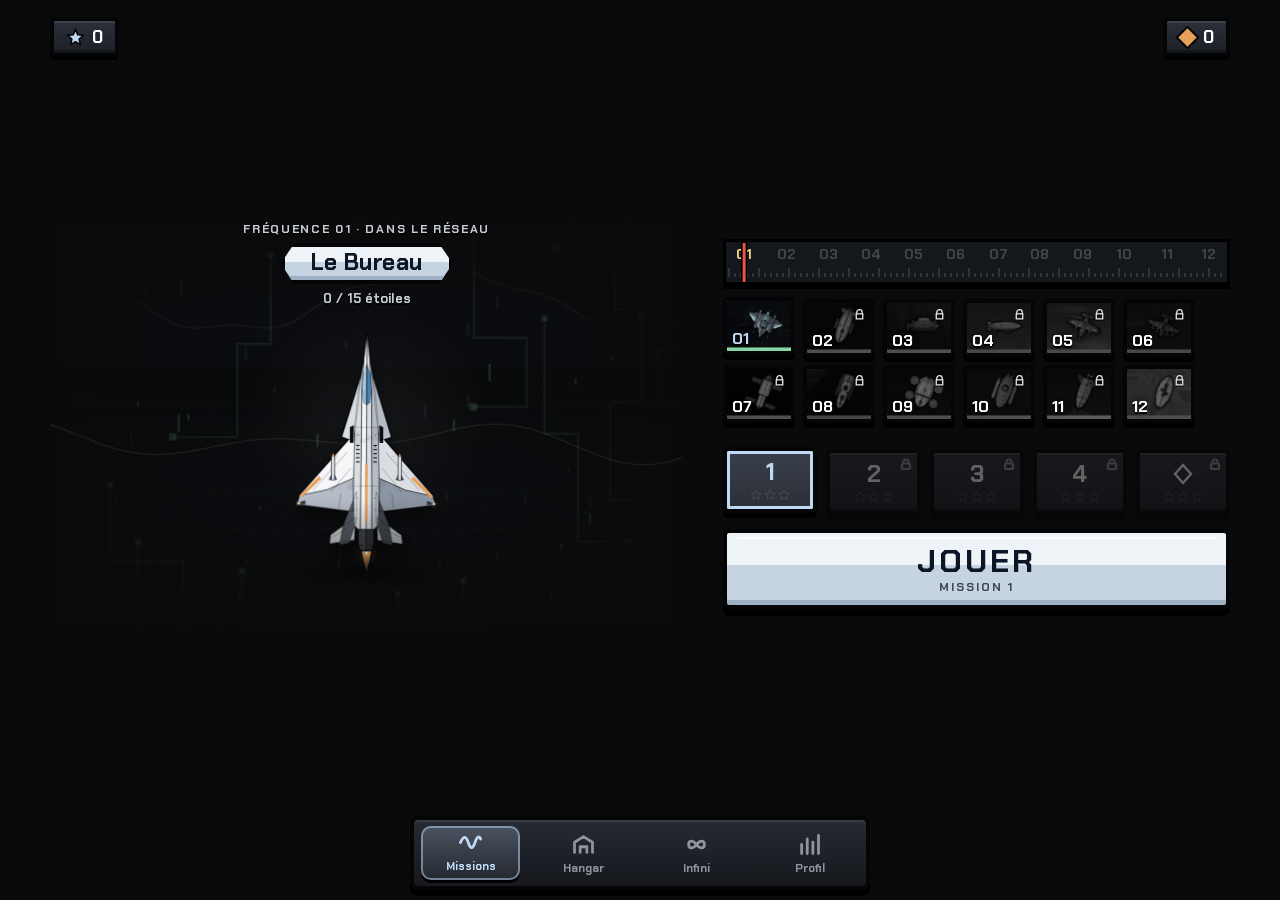
==== index.html @ 3ccfd8b1 "Version 0.17.0" ====
<!DOCTYPE html>
<html lang="fr">
<head>
<meta charset="utf-8">
<meta name="viewport" content="width=device-width, initial-scale=1, viewport-fit=cover, user-scalable=no">
<meta name="theme-color" content="#0A0A0B">
<meta name="apple-mobile-web-app-capable" content="yes">
<meta name="apple-mobile-web-app-status-bar-style" content="black-translucent">
<title></title>
<link rel="preload" href="fonts/ChakraPetch-Bold.ttf" as="font" type="font/ttf" crossorigin>
<link rel="preload" href="fonts/ChakraPetch-SemiBold.ttf" as="font" type="font/ttf" crossorigin>
<link rel="stylesheet" href="css/style.css">
<link rel="manifest" href="manifest.webmanifest">
<link rel="icon" type="image/png" sizes="48x48" href="icons/favicon-48.png">
<link rel="apple-touch-icon" href="icons/apple-touch-icon.png">
</head>
<body>
<div id="app">

  <!-- ===================== MISSIONS (accueil) ===================== -->
  <section class="screen on" id="s-home" data-i18n-aria="aria.missions">
    <header class="bar">
      <span class="credits stc" id="homeSt"></span>
      <span class="credits" id="homeCr"></span>
    </header>
    <div class="home">
      <div class="hero-wrap"><canvas class="hero" id="heroHome" aria-hidden="true"></canvas>
        <div class="world-info">
          <span class="over" id="wOver"></span>
          <h1 id="wName" class="rib"></h1>
          <span class="meta" id="wMeta"></span>
        </div>
      </div>
      <div class="home-panel">
        <canvas class="dial" id="homeDial" aria-hidden="true"></canvas>
        <div class="chips" id="chips" role="tablist" data-i18n-aria="aria.freqs"></div>
        <div class="missions" id="missions"></div>
        <button class="pill primary" id="launch"></button>
      </div>
    </div>
  </section>

  <!-- ===================== HANGAR ===================== -->
  <section class="screen" id="s-hangar" data-i18n-aria="aria.hangar">
    <header class="bar">
      <span class="credits stc" id="hangSt"></span>
      <h2 class="title rib" data-i18n="hangar.title"></h2>
      <span class="credits" id="hangCr"></span>
    </header>
    <div class="hangar" id="hangShips">
      <div class="hero-wrap small"><canvas class="hero" id="heroHangar" aria-hidden="true"></canvas>
        <div class="ship-head"><h1 id="shipName" class="rib"></h1><span class="meta" id="shipOrigin"></span></div>
        <button class="arr l" id="shipPrev" data-i18n-aria="hangar.prev"><svg viewBox="0 0 24 24"><path d="M15 5L8 12L15 19"/></svg></button>
        <button class="arr r" id="shipNext" data-i18n-aria="hangar.next"><svg viewBox="0 0 24 24"><path d="M9 5L16 12L9 19"/></svg></button>
      </div>
      <div class="ship-panel">
        <div class="stats" id="shipStats"></div>
        <p class="passive" id="shipPassive"></p>
        <p class="ultline" id="shipUlt"></p>
        <button class="pill primary" id="shipAct"></button>
      </div>
      <div class="carousel" id="shipList"></div>
    </div>
    <h3 class="section" data-i18n="hangar.upg"></h3>
    <div class="upg-grid" id="hangUpg"></div>
  </section>

  <!-- ===================== INFINI ===================== -->
  <section class="screen" id="s-inf" data-i18n-aria="aria.inf">
    <header class="bar"><span class="credits stc" id="infSt"></span><h2 class="title rib" data-i18n="inf.title"></h2><span class="credits" id="infCr"></span></header>
    <div class="inf">
      <p class="lede" data-i18n="inf.lede"></p>
      <div class="tiers" id="tierList" role="radiogroup" data-i18n-aria="inf.title"></div>
      <button class="pill primary" id="infGo"></button>
    </div>
  </section>

  <!-- ===================== PROFIL ===================== -->
  <section class="screen" id="s-profile" data-i18n-aria="aria.profile">
    <header class="bar"><span class="credits stc" id="profSt"></span><h2 class="title rib" data-i18n="profile.title"></h2><span class="credits" id="profCr"></span></header>
    <div class="profile">
      <div class="grid-stats" id="statGrid"></div>
      <h3 class="section" data-i18n="profile.archives"></h3>
      <div class="list" id="archives"></div>
      <h3 class="section" data-i18n="profile.settings"></h3>
      <!-- réglages de jeu : ce bloc est déplacé tel quel dans la feuille de pause (UI.pauseSettings), puis remis ici -->
      <div id="setHome"><div id="setCore">
      <div class="set-tiles">
        <label class="st2" data-i18n-aria="set.auto"><input type="checkbox" id="setAuto"><svg viewBox="0 0 24 24"><path d="M5 18L9 6M11 18L15 6M17 18L21 6"/></svg><span data-i18n="set.autoS"></span><i></i></label>
        <label class="st2" data-i18n-aria="set.vib"><input type="checkbox" id="setVib"><svg viewBox="0 0 24 24"><path d="M8 3H16V21H8Z M4 8V16 M20 8V16"/></svg><span data-i18n="set.vibS"></span><i></i></label>
        <label class="st2" data-i18n-aria="set.shake"><input type="checkbox" id="setShake"><svg viewBox="0 0 24 24"><path d="M3 12H6L8 6L11 18L14 9L16 14L18 12H21"/></svg><span data-i18n="set.shakeS"></span><i></i></label>
        <label class="st2" data-i18n-aria="set.fx"><input type="checkbox" id="setFx"><svg viewBox="0 0 24 24"><path d="M12 3L14.2 9.8L21 12L14.2 14.2L12 21L9.8 14.2L3 12L9.8 9.8Z"/></svg><span data-i18n="set.fxS"></span><i></i></label>
        <label class="st2" data-i18n-aria="set.hudSk"><input type="checkbox" id="setHudSk"><svg viewBox="0 0 24 24"><path d="M3 6H9V12H3Z M15 6H21V12H15Z M9 15H15V21H9Z"/></svg><span data-i18n="set.hudSkS"></span><i></i></label>
        <label class="st2" data-i18n-aria="set.calm"><input type="checkbox" id="setCalm"><svg viewBox="0 0 24 24"><path d="M12 3L3 20H21Z M12 10V14 M12 17V17.4"/></svg><span data-i18n="set.calmS"></span><i></i></label>
      </div>
      <div class="list settings">
        <label class="row"><span data-i18n="set.vol"></span><input type="range" id="setVol" min="0" max="1" step="0.05"></label>
        <div class="row ts"><span data-i18n="set.sens"></span><div class="tsz sens" id="setSens"></div></div>
        <div class="row ts"><span data-i18n="set.ts"></span><div class="tsz" id="setTs"><button data-v="1" data-i18n-aria="set.ts1">A</button><button data-v="1.15" data-i18n-aria="set.ts2">A</button><button data-v="1.3" data-i18n-aria="set.ts3">A</button></div></div>
      </div>
      </div></div>
      <div class="list settings">
        <div class="row" id="instRow" hidden><span data-i18n="pwa.row"></span><button class="pill small" id="instBtn" data-i18n="pwa.install"></button></div>
        <div class="row"><span data-i18n="set.save"></span><button class="pill small" id="expBtn" data-i18n="set.export"></button><button class="pill small" id="impBtn" data-i18n="set.import"></button></div>
        <div class="row"><span data-i18n="set.reset"></span><button class="pill small danger" id="resetBtn" data-i18n="set.resetBtn"></button></div>
      </div>
      <p class="foot" data-i18n="profile.foot"></p>
      <p class="foot"><a href="confidentialite.html" data-i18n="profile.privacy"></a></p>
      <p class="foot ver" id="verLine"></p>
      <div id="devBox"></div>
    </div>
  </section>

  <!-- ===================== BARRE D'ONGLETS ===================== -->
  <nav class="tabbar" id="tabbar" data-i18n-aria="nav.aria">
    <button data-go="s-home" class="on"><svg viewBox="0 0 24 24" aria-hidden="true"><path d="M3 12C6 6 8 6 10 12C12 18 14 18 16 12C18 6 20 6 21 9"/></svg><span data-i18n="nav.missions"></span></button>
    <button data-go="s-hangar"><svg viewBox="0 0 24 24" aria-hidden="true"><path d="M4 19V10L12 5L20 10V19M9 19V14H15V19"/></svg><span data-i18n="nav.hangar"></span></button>
    <button data-go="s-inf"><svg viewBox="0 0 24 24" aria-hidden="true"><path d="M12 12C9 8 5 8 5 12C5 16 9 16 12 12C15 8 19 8 19 12C19 16 15 16 12 12Z"/></svg><span data-i18n="nav.inf"></span></button>
    <button data-go="s-profile"><svg viewBox="0 0 24 24" aria-hidden="true"><path d="M5 20V12M10 20V7M15 20V10M20 20V4"/></svg><span data-i18n="nav.profile"></span></button>
  </nav>

  <!-- ===================== JEU ===================== -->
  <section class="layer" id="s-game" data-i18n-aria="aria.game">
    <div id="stage"><canvas id="cv"></canvas></div>
    <div id="hud">
      <div class="hud-top">
        <div class="hud-score"><b id="hScore">0</b><span id="hCombo"></span></div>
        <div class="hud-pill" id="hPill"></div>
        <div class="hud-right"><button class="icon-btn" id="pauseBtn" data-i18n-aria="aria.pause"><svg viewBox="0 0 24 24"><path d="M9 6V18M15 6V18"/></svg></button></div>
      </div>
      <div class="hud-hp" id="hHp"><svg viewBox="0 0 20 20" aria-hidden="true"><path d="M10 1.5L13 9L18.5 15.5L12 14L10 18.5L8 14L1.5 15.5L7 9Z"/></svg><span id="hHpSeg"></span><b id="hHpN"></b></div>
      <div class="hud-xp"><i id="hXp"></i><span id="hLvl"></span></div>
      <div class="hud-weapon" id="hWeapon"></div>
      <div class="hud-sk" id="hSkills" aria-hidden="true"></div>
      <div class="hud-fps" id="hFps" aria-hidden="true"></div>
      <div class="hud-boss hidden" id="hBoss"><span id="hBossName"></span><div><b id="hBossLag"></b><i id="hBossFill"></i></div></div>
      <div class="banner" id="banner"><b></b><span></span></div>
      <div class="hint" id="hint"></div>
      <button class="act ult" id="ultBtn" data-i18n-aria="aria.ult"><svg viewBox="0 0 72 72"><circle cx="36" cy="36" r="33" class="track"/><circle cx="36" cy="36" r="33" class="ring" id="ultRing"/></svg><svg class="ic" viewBox="0 0 24 24" aria-hidden="true"><path d="M13.5 2L5 13.6H11L9.8 22L19 9.6H13Z" fill="#BFD9F5" stroke="#07080A" stroke-width="1.3" stroke-linejoin="round"/></svg></button>
      <button class="act onde" id="ondeBtn" data-i18n-aria="aria.onde"><svg viewBox="0 0 72 72"><circle cx="36" cy="36" r="33" class="track"/><circle cx="36" cy="36" r="33" class="ring" id="ondeRing"/></svg><svg class="ic" viewBox="0 0 48 48" aria-hidden="true"><ellipse cx="24" cy="31" rx="21" ry="9" fill="none" stroke="#E8A15A" stroke-width="3.2" stroke-linecap="round" stroke-dasharray="30 5"/><ellipse cx="24" cy="31" rx="13.5" ry="5.6" fill="none" stroke="#E8A15A" stroke-width="2.2" opacity=".8"/><ellipse cx="24" cy="31" rx="6.5" ry="2.6" fill="none" stroke="#F2C08A" stroke-width="1.6" opacity=".7"/><path d="M24 9L27 20L32.5 25.5L26.4 24.6L24 29L21.6 24.6L15.5 25.5L21 20Z" fill="#F2EEE6" stroke="#07080A" stroke-width="1.2" stroke-linejoin="round"/><path d="M3 21.5L6 25M45 21.5L42 25M10 42.5L12.5 39M38 42.5L35.5 39" stroke="#E8574A" stroke-width="2.6" stroke-linecap="round"/></svg></button>
    </div>
  </section>

  <!-- ===================== BRIEFING ===================== -->
  <section class="layer" id="s-brief" data-i18n-aria="aria.brief">
    <button class="skip" id="briefSkip" data-i18n="brief.skip"></button>
    <canvas id="briefWave" aria-hidden="true"></canvas>
    <div class="brief-text"><span id="briefWho"></span><p id="briefLine"></p></div>
    <div class="dots" id="briefDots"></div>
    <button class="pill primary" id="briefNext" data-i18n="brief.next"></button>
  </section>

  <!-- ===================== FEUILLE (montée de niveau, pause, fin) ===================== -->
  <div class="scrim" id="scrim"></div>
  <div class="sheet" id="sheet" role="dialog" aria-modal="true"><i class="grab"></i><div id="sheetBody"></div></div>
  <div class="toast" id="toast"></div>
</div>

<script src="js/config.js"></script>
<script src="js/util.js"></script>
<script src="js/lang.js"></script>
<script src="js/audio.js"></script>
<script src="js/art.js"></script>
<script src="js/icons.js"></script>
<script src="js/ships.js"></script>
<script src="js/worlds.js"></script>
<script src="js/data.js"></script>
<script src="js/game.js"></script>
<script src="js/ideas.js"></script>
<script src="js/dev.js"></script>
<script src="js/ui.js"></script>
</body>
</html>
---- css/style.css ----
/* =========================================================
   INTERFÉRENCE — interface sobre, fluide, pensée mobile d'abord
   ========================================================= */
@font-face { font-family: 'Chakra Petch'; src: url(../fonts/ChakraPetch-Regular.ttf) format('truetype'); font-weight: 400; font-display: block; }
@font-face { font-family: 'Chakra Petch'; src: url(../fonts/ChakraPetch-Medium.ttf) format('truetype'); font-weight: 500; font-display: block; }
@font-face { font-family: 'Chakra Petch'; src: url(../fonts/ChakraPetch-SemiBold.ttf) format('truetype'); font-weight: 600; font-display: block; }
@font-face { font-family: 'Chakra Petch'; src: url(../fonts/ChakraPetch-Bold.ttf) format('truetype'); font-weight: 700; font-display: block; }
:root {
  --ts: 1; /* taille du texte (réglage Profil) */
  --bg: #0A0A0B; --s1: #131315; --s2: #1B1B1E; --s3: #26262A; --line: rgba(255,255,255,.08);
  --t1: #F2F2F4; --t2: #8E8E94; --t3: #5C5C62; --acc: #E8A15A; --ok: #8AD6A8; --bad: #D9705F;
  --ease: cubic-bezier(.2,.8,.2,1); --spring: cubic-bezier(.32,.72,0,1);
  --font: 'Chakra Petch', sans-serif;
  --sat: env(safe-area-inset-top, 0px); --sab: env(safe-area-inset-bottom, 0px);
}
* { box-sizing: border-box; -webkit-tap-highlight-color: transparent; }
html, body { margin: 0; height: 100%; background: var(--bg); color: var(--t1); font-family: var(--font); -webkit-font-smoothing: antialiased; overflow: hidden; overscroll-behavior: none; }
button { font: inherit; color: inherit; cursor: pointer; border: 0; background: none; }
button:focus-visible, input:focus-visible { outline: 2px solid var(--acc); outline-offset: 2px; }
.hidden { display: none !important; }
#app { position: fixed; inset: 0; }

/* ---------- écrans ---------- */
.screen { position: absolute; inset: 0 0 calc(76px + var(--sab)) 0; overflow-y: auto; overflow-x: hidden; padding: calc(10px + var(--sat)) 20px 24px;
  opacity: 0; transform: translateY(14px) scale(.995); pointer-events: none; transition: opacity .38s var(--ease), transform .5s var(--spring); }
.screen.on { opacity: 1; transform: none; pointer-events: auto; }
.bar { display: flex; align-items: center; justify-content: space-between; height: 48px; max-width: 1180px; margin: 0 auto; }
.wordmark { font-size: calc(17px * var(--ts)); font-weight: 600; letter-spacing: .1px; }
.title { margin: 0; font-size: calc(30px * var(--ts)); font-weight: 700; letter-spacing: -.5px; }
.credits { display: inline-flex; align-items: center; gap: 6px; font-size: calc(14px * var(--ts)); font-weight: 500; color: #C9C9CE; font-variant-numeric: tabular-nums; }
.credits::before { content: ''; width: 9px; height: 9px; transform: rotate(45deg); border: 1.6px solid var(--acc); border-radius: 1.5px; }

/* ---------- accueil ---------- */
.home { max-width: 1180px; margin: 0 auto; display: grid; grid-template-columns: minmax(0, 1fr); gap: 8px; }
.home > *, .hangar > * { min-width: 0; }
.hero-wrap { position: relative; width: 100%; aspect-ratio: 1 / .92; max-height: 52vh; margin: 0 auto; }
.hero-wrap.small { aspect-ratio: 1 / .7; max-height: 34vh; }
.hero { width: 100%; height: 100%; display: block; }
.home-panel { display: flex; flex-direction: column; gap: 16px; }
.world-info { display: flex; flex-direction: column; gap: 4px; }
.over { font-size: calc(13px * var(--ts)); color: var(--t2); font-weight: 500; }
.world-info h1, .ship-head h1 { margin: 0; font-size: calc(34px * var(--ts)); font-weight: 700; letter-spacing: -.7px; line-height: 1.05; transition: opacity .25s var(--ease); }
.meta { font-size: calc(13px * var(--ts)); color: var(--t2); }
.chips { display: flex; gap: 8px; overflow-x: auto; padding: 2px 2px 4px; margin: 0 -20px; padding-left: 20px; padding-right: 20px; scrollbar-width: none; }
.chips::-webkit-scrollbar { display: none; }
.chip { flex: 0 0 auto; min-width: 46px; height: 36px; padding: 0 13px; border-radius: 18px; border: 1px solid var(--line); color: #B4B4BA; font-size: calc(13px * var(--ts)); font-weight: 600; font-variant-numeric: tabular-nums;
  transition: background .35s var(--ease), color .35s var(--ease), transform .25s var(--ease); display: inline-flex; align-items: center; justify-content: center; gap: 5px; }
.chip.on { background: var(--t1); color: var(--bg); border-color: transparent; }
.chip.lock { color: var(--t3); }
.chip svg { width: 12px; height: 12px; fill: none; stroke: currentColor; stroke-width: 2; }
.chip:active { transform: scale(.94); }
.missions { display: grid; grid-template-columns: repeat(5, minmax(0, 1fr)); gap: 10px; }
.mis { display: flex; flex-direction: column; align-items: center; gap: 6px; padding: 10px 0 8px; border-radius: 16px; background: var(--s1); border: 1px solid transparent; transition: background .3s var(--ease), border-color .3s var(--ease), transform .2s var(--ease); }
.mis b { font-size: calc(17px * var(--ts)); font-weight: 600; font-variant-numeric: tabular-nums; }
.mis svg.boss { width: 18px; height: 18px; fill: none; stroke: currentColor; stroke-width: 1.8; }
.mis.on { border-color: rgba(255,255,255,.5); background: var(--s2); }
.mis.lock { opacity: .38; }
.mis:active { transform: scale(.96); }
.stars { display: flex; gap: 2px; }
.stars svg { width: 10px; height: 10px; }
.stars .f { fill: #BFD9F5; } .stars.perf .f { fill: #FFFFFF; filter: drop-shadow(0 0 2.5px rgba(170,215,255,.95)); } .stars .e { fill: none; stroke: var(--t3); stroke-width: 1.5; }
.pill { height: 52px; border-radius: 26px; font-size: calc(16px * var(--ts)); font-weight: 600; padding: 0 24px; transition: transform .15s var(--ease), opacity .2s, background .3s; }
.pill.primary { background: var(--t1); color: var(--bg); width: 100%; }
.pill.ghost { background: var(--s2); color: var(--t1); width: 100%; }
.pill.small { height: 34px; border-radius: 17px; font-size: calc(13px * var(--ts)); padding: 0 14px; }
.pill.danger { background: rgba(217,112,95,.16); color: var(--bad); }
.pill:active { transform: scale(.97); }
.pill:disabled { opacity: .35; cursor: default; }

/* ---------- onglets ---------- */
.tabbar { position: absolute; left: 50%; bottom: calc(10px + var(--sab)); transform: translateX(-50%); width: min(460px, calc(100% - 24px)); height: 62px;
  display: grid; grid-template-columns: repeat(4, minmax(0, 1fr)); border-radius: 22px; background: rgba(28,28,31,.72); backdrop-filter: blur(22px) saturate(1.4); -webkit-backdrop-filter: blur(22px) saturate(1.4);
  border: 1px solid rgba(255,255,255,.07); z-index: 5; transition: transform .45s var(--spring), opacity .3s; }
.tabbar button { display: flex; flex-direction: column; align-items: center; justify-content: center; gap: 3px; color: #77777D; font-size: calc(10px * var(--ts)); font-weight: 500; transition: color .25s; }
.tabbar svg { width: 24px; height: 24px; fill: none; stroke: currentColor; stroke-width: 1.8; stroke-linecap: round; stroke-linejoin: round; }
.tabbar button.on { color: var(--t1); }
body.playing .tabbar { transform: translate(-50%, 140%); opacity: 0; }

/* ---------- segments ---------- */
.seg { position: relative; display: grid; grid-auto-flow: column; grid-auto-columns: 1fr; padding: 3px; border-radius: 12px; background: var(--s1); max-width: 1180px; margin: 6px auto 14px; }
.seg button { position: relative; z-index: 1; height: 34px; border-radius: 9px; font-size: calc(13px * var(--ts)); font-weight: 500; color: var(--t2); transition: color .25s; }
.seg button.on { color: var(--t1); font-weight: 600; }
.seg > i { position: absolute; top: 3px; bottom: 3px; border-radius: 9px; background: var(--s3); transition: left .4s var(--spring), width .4s var(--spring); z-index: 0; }

/* ---------- hangar ---------- */
.hangar { max-width: 1180px; margin: 0 auto; display: grid; grid-template-columns: minmax(0, 1fr); gap: 14px; }
.ship-panel { display: flex; flex-direction: column; gap: 14px; }
.ship-head { display: flex; flex-direction: column; gap: 4px; }
.stats { display: grid; gap: 10px; }
.stat { display: grid; grid-template-columns: 84px 1fr; align-items: center; gap: 12px; font-size: calc(13px * var(--ts)); color: var(--t2); }
.stat div { height: 4px; border-radius: 2px; background: rgba(255,255,255,.08); overflow: hidden; }
.stat i { display: block; height: 100%; border-radius: 2px; background: var(--t1); transition: width .5s var(--spring); }
.passive, .ultline { margin: 0; font-size: calc(14px * var(--ts)); line-height: 1.45; color: #C6C6CB; }
.ultline b { color: var(--t1); font-weight: 600; }
.carousel { display: flex; gap: 10px; overflow-x: auto; margin: 0 -20px; padding: 2px 20px 6px; scrollbar-width: none; }
.carousel::-webkit-scrollbar { display: none; }
.thumb { flex: 0 0 118px; padding: 10px 10px 12px; border-radius: 16px; background: var(--s1); border: 1px solid transparent; display: flex; flex-direction: column; gap: 6px; text-align: left; transition: border-color .3s, transform .2s var(--ease); }
.thumb.on { border-color: rgba(255,255,255,.55); }
.thumb canvas { width: 98px; height: 66px; }
.thumb b { font-size: calc(13px * var(--ts)); font-weight: 600; }
.thumb span { font-size: calc(12px * var(--ts)); color: var(--t2); }
.thumb:active { transform: scale(.97); }

/* ---------- listes ---------- */
.list { max-width: 1180px; margin: 0 auto; display: flex; flex-direction: column; background: var(--s1); border-radius: 16px; overflow: hidden; }
.row { display: flex; align-items: center; gap: 14px; padding: 14px 16px; min-height: 56px; border-bottom: 1px solid var(--line); font-size: calc(15px * var(--ts)); }
.row:last-child { border-bottom: 0; }
.row > span:first-child { flex: 1; }
.row .ico { width: 36px; height: 36px; flex: 0 0 36px; border-radius: 10px; background: var(--s3); display: grid; place-items: center; }
.row .ico svg { width: 20px; height: 20px; fill: none; stroke: var(--t1); stroke-width: 1.7; stroke-linecap: round; stroke-linejoin: round; }
.row .txt { flex: 1; display: flex; flex-direction: column; gap: 2px; }
.row .txt small { color: var(--t2); font-size: calc(12px * var(--ts)); }
.row .pill { width: auto; flex: 0 0 auto; }
.lvl-dots { display: flex; gap: 4px; margin-top: 4px; }
.lvl-dots i { width: 14px; height: 3px; border-radius: 2px; background: rgba(255,255,255,.12); }
.lvl-dots i.f { background: var(--acc); }
input[type=range] { width: 160px; accent-color: var(--t1); }
.switch { appearance: none; -webkit-appearance: none; width: 51px; height: 31px; border-radius: 16px; background: var(--s3); position: relative; cursor: pointer; transition: background .3s var(--ease); flex: 0 0 auto; }
.switch::after { content: ''; position: absolute; top: 2px; left: 2px; width: 27px; height: 27px; border-radius: 50%; background: #fff; box-shadow: 0 2px 6px rgba(0,0,0,.35); transition: transform .35s var(--spring); }
.switch:checked { background: var(--ok); }
.switch:checked::after { transform: translateX(20px); }
.section { max-width: 1180px; margin: 26px auto 10px; font-size: calc(13px * var(--ts)); font-weight: 600; color: var(--t2); text-transform: uppercase; letter-spacing: .6px; }
.foot { max-width: 1180px; margin: 16px auto 0; font-size: calc(12px * var(--ts)); color: var(--t3); line-height: 1.5; }
details.arch { border-bottom: 1px solid var(--line); }
details.arch:last-child { border-bottom: 0; }
details.arch summary { list-style: none; display: flex; align-items: center; gap: 12px; padding: 14px 16px; cursor: pointer; font-size: calc(15px * var(--ts)); }
details.arch summary::-webkit-details-marker { display: none; }
details.arch summary small { margin-left: auto; color: var(--t2); font-size: calc(12px * var(--ts)); }
details.arch p { margin: 0 16px 14px; font-size: calc(14px * var(--ts)); color: #C6C6CB; line-height: 1.5; }
details.arch p.q { color: var(--t2); font-style: italic; }
.grid-stats { max-width: 1180px; margin: 6px auto 0; display: grid; grid-template-columns: repeat(3, minmax(0, 1fr)); gap: 10px; }
.card { background: var(--s1); border-radius: 16px; padding: 14px 16px; }
.card small { display: block; font-size: calc(12px * var(--ts)); color: var(--t2); }
.card b { font-size: calc(22px * var(--ts)); font-weight: 700; letter-spacing: -.3px; font-variant-numeric: tabular-nums; }

/* ---------- infini ---------- */
.inf { max-width: 640px; margin: 0 auto; display: flex; flex-direction: column; gap: 16px; }
.lede { margin: 0; font-size: calc(15px * var(--ts)); color: var(--t2); line-height: 1.5; }
.seg.tiers { margin: 0; }
.seg.tiers button { font-size: calc(12px * var(--ts)); }
.tier-card { display: flex; flex-direction: column; gap: 14px; padding: 20px; }
.tier-card h3 { margin: 0; font-size: calc(28px * var(--ts)); font-weight: 700; letter-spacing: -.5px; }
.tier-card p { margin: 0; color: var(--t2); font-size: calc(14px * var(--ts)); }
.kv { display: grid; grid-template-columns: repeat(3, minmax(0, 1fr)); gap: 10px; }
.kv div { background: var(--s2); border-radius: 12px; padding: 10px 12px; }
.kv small { display: block; font-size: calc(11px * var(--ts)); color: var(--t2); }
.kv b { font-size: calc(17px * var(--ts)); font-variant-numeric: tabular-nums; }

/* ---------- jeu ---------- */
.layer { position: absolute; inset: 0; opacity: 0; pointer-events: none; transition: opacity .45s var(--ease); background: var(--bg); z-index: 6; }
.layer.on { opacity: 1; pointer-events: auto; }
#stage { position: absolute; inset: 0; display: flex; align-items: center; justify-content: center; background: var(--world, #0A0A0B); transition: background .6s; }
#cv { display: block; touch-action: none; box-shadow: 0 0 120px rgba(0,0,0,.6); }
#hud { position: absolute; pointer-events: none; color: var(--t1); }
/* score à gauche (abrégé au-delà du million), vague et pause groupées à droite : plus de chevauchement */
.hud-top { position: absolute; top: calc(10px + var(--sat)); left: 14px; right: 14px; display: grid; grid-template-columns: minmax(0, 1fr) auto auto; align-items: center; gap: 8px; }
.hud-score { display: flex; flex-direction: column; min-width: 0; white-space: nowrap; }
.hud-score b { font-size: calc(22px * var(--ts)); font-weight: 700; letter-spacing: -.3px; font-variant-numeric: tabular-nums; text-shadow: 0 1px 8px rgba(0,0,0,.5); }
.hud-score span { font-size: calc(12px * var(--ts)); color: var(--acc); font-weight: 600; min-height: 15px; }
.hud-pill { font-size: calc(12px * var(--ts)); font-weight: 600; padding: 6px 11px; border-radius: 13px; background: rgba(20,20,22,.55); backdrop-filter: blur(12px); -webkit-backdrop-filter: blur(12px); white-space: nowrap; }
.hud-right { display: flex; align-items: center; gap: 10px; min-width: 90px; justify-content: flex-end; }
/* jauge discrète du bouclier champ de force */
/* points de coque (PV) : segments épais, couleur selon l'état */
.hud-hp { position: absolute; left: 14px; top: calc(54px + var(--sat)); width: calc(50% - 22px); display: flex; align-items: center; gap: 6px; --hc: #5CE08E; }
.hud-hp svg { flex: 0 0 auto; width: 20px; height: 20px; fill: var(--hc); stroke: #000; stroke-width: 2; stroke-linejoin: round; filter: drop-shadow(0 2px 0 #000); }
.hud-hp span { flex: 1; display: flex; gap: 3px; height: 14px; padding: 2px; background: #000; border-radius: 3px; box-shadow: 0 2px 0 rgba(0,0,0,.6); }
.hud-hp span i { flex: 1; background: #2A2E34; border-radius: 1px; }
.hud-hp span i.on { background: linear-gradient(color-mix(in srgb, var(--hc) 70%, #fff) 0 35%, var(--hc) 35%); }
.hud-hp b { flex: 0 0 auto; min-width: 30px; font-size: calc(13px * var(--ts)); font-weight: 700; color: var(--hc); -webkit-text-stroke: 3px #000; paint-order: stroke fill; font-variant-numeric: tabular-nums; }
.hud-hp.low { --hc: #FFA040; }
.hud-hp.crit { --hc: #FF5A46; }
.hud-hp.crit svg { animation: shdown .6s ease-in-out infinite; }
.hud-hp.hit { animation: shhit .45s var(--ease); }
@keyframes shhit { 0% { transform: scale(1.25); filter: brightness(2); } 100% { transform: none; filter: none; } }
@keyframes shdown { 50% { opacity: .25; } }
.icon-btn { pointer-events: auto; width: 34px; height: 34px; border-radius: 17px; background: rgba(20,20,22,.55); backdrop-filter: blur(12px); display: grid; place-items: center; }
.icon-btn svg { width: 18px; height: 18px; fill: none; stroke: var(--t1); stroke-width: 2.2; stroke-linecap: round; }
.hud-xp { position: absolute; left: 14px; right: 14px; top: calc(56px + var(--sat)); height: 3px; border-radius: 2px; background: rgba(255,255,255,.12); }
.hud-xp i { display: block; height: 100%; width: 0; border-radius: 2px; background: var(--t1); transition: width .25s var(--ease); }
.hud-xp span { position: absolute; right: 0; top: 6px; font-size: calc(11px * var(--ts)); color: rgba(255,255,255,.65); font-weight: 600; }
.hud-weapon { position: absolute; left: 14px; top: calc(66px + var(--sat)); display: flex; align-items: center; gap: 7px; font-size: calc(12px * var(--ts)); font-weight: 600; padding: 5px 10px 5px 7px; border-radius: 12px; background: rgba(20,20,22,.55); backdrop-filter: blur(12px); transition: transform .3s var(--spring); }
.hud-weapon svg { width: 16px; height: 16px; fill: none; stroke-width: 2; stroke-linecap: round; stroke-linejoin: round; }
.hud-weapon .lv { display: flex; gap: 2px; margin-left: 2px; }
.hud-weapon .lv i { width: 4px; height: 10px; border-radius: 1px; background: rgba(255,255,255,.18); }
.hud-weapon.bump { transform: scale(1.08); }
.hud-boss { position: absolute; left: 50%; transform: translateX(-50%); top: calc(116px + var(--sat)); width: min(70%, 380px); text-align: center; font-size: calc(12px * var(--ts)); font-weight: 600; letter-spacing: .3px; }
.hud-boss div { position: relative; height: 9px; border-radius: 3px; background: #2B1C1A; border: 2px solid #07080A; box-shadow: 0 2px 0 rgba(0,0,0,.5); overflow: hidden; margin-top: 6px; }
.hud-boss b { position: absolute; left: 0; top: 0; bottom: 0; width: 100%; background: #F3E6D6; transition: width .7s ease .25s; }
.hud-boss i { position: relative; display: block; height: 100%; width: 100%; background: linear-gradient(#E8695C 0 35%, #D9483B 35%); transition: width .12s; }
.hud-boss.shielded i { background: repeating-linear-gradient(90deg, rgba(255,255,255,.6) 0 6px, rgba(255,255,255,.25) 6px 10px); }
.banner { position: absolute; left: 50%; top: 30%; transform: translate(-50%, -8px) scale(.98); opacity: 0; text-align: center; transition: opacity .35s var(--ease), transform .5s var(--spring); white-space: nowrap; }
.banner.on { opacity: 1; transform: translate(-50%, 0) scale(1); }
.banner b { display: block; font-size: calc(28px * var(--ts)); font-weight: 700; letter-spacing: -.4px; text-shadow: 0 2px 20px rgba(0,0,0,.6); }
.banner span { font-size: calc(13px * var(--ts)); color: rgba(255,255,255,.75); font-weight: 500; text-shadow: 0 1px 8px rgba(0,0,0,.6); }
.hint { position: absolute; left: 50%; bottom: 112px; transform: translate(-50%, 8px); opacity: 0; padding: 9px 14px; border-radius: 16px; background: rgba(20,20,22,.78); backdrop-filter: blur(14px); font-size: calc(13px * var(--ts)); font-weight: 500; white-space: nowrap; transition: opacity .35s, transform .45s var(--spring); }
.hint.on { opacity: 1; transform: translate(-50%, 0); }
.act { pointer-events: auto; position: absolute; bottom: calc(18px + var(--sab)); width: 76px; height: 76px; border-radius: 50%; background: rgba(18,18,20,.55); backdrop-filter: blur(14px); -webkit-backdrop-filter: blur(14px); display: grid; place-items: center; transition: transform .2s var(--ease), background .3s; touch-action: manipulation; }
.act span { font-size: calc(12px * var(--ts)); font-weight: 600; color: rgba(255,255,255,.55); transition: color .3s; z-index: 1; }
.act svg { position: absolute; inset: 0; width: 100%; height: 100%; transform: rotate(-90deg); }
.act .track { fill: none; stroke: rgba(255,255,255,.12); stroke-width: 3; }
.act .ring { fill: none; stroke: rgba(255,255,255,.75); stroke-width: 3; stroke-linecap: round; stroke-dasharray: 207.3; stroke-dashoffset: 207.3; transition: stroke-dashoffset .2s linear, stroke .3s; }
.act.ready span { color: var(--t1); }
.act.ready .ring { stroke: var(--acc); }
.act.ready { background: rgba(232,161,90,.18); animation: breathe 1.4s ease-in-out infinite; }
.act:active { transform: scale(.93); }
.act.onde { right: 16px; } .act.ult { left: 16px; }
@keyframes breathe { 50% { box-shadow: 0 0 0 8px rgba(232,161,90,.12); } }

/* ---------- briefing ---------- */
#s-brief { display: flex; flex-direction: column; align-items: center; justify-content: center; gap: 22px; padding: 30px 28px calc(30px + var(--sab)); }
#briefWave { width: min(520px, 100%); height: 120px; }
.brief-text { width: min(520px, 100%); min-height: 150px; display: flex; flex-direction: column; gap: 10px; }
.brief-text span { font-size: calc(13px * var(--ts)); color: var(--t2); font-weight: 500; }
.brief-text p { margin: 0; font-size: calc(28px * var(--ts)); font-weight: 600; line-height: 1.22; letter-spacing: -.4px; transition: opacity .25s; }
.dots { display: flex; gap: 6px; }
.dots i { width: 6px; height: 6px; border-radius: 3px; background: rgba(255,255,255,.25); transition: width .35s var(--spring), background .3s; }
.dots i.on { width: 18px; background: var(--t1); }
#briefNext { max-width: 520px; }
/* molette radio (Infini) et HUD brouillé par le parasite du Bruit (idées du bloc 4) */
.radio { display: block; width: 100%; height: 150px; touch-action: none; cursor: ew-resize; margin: 4px 0 8px; }
.rd-card { display: flex; flex-direction: column; align-items: center; gap: 3px; margin: 0 0 14px; text-align: center; }
.rd-card small { font-size: calc(12px * var(--ts)); color: var(--t2); letter-spacing: 1.5px; text-transform: uppercase; }
.rd-card b { font-size: calc(20px * var(--ts)); }
.rd-card span { font-size: calc(14px * var(--ts)); color: #F2D58A; }
@keyframes noisy { 0% { transform: translate(0, 0); clip-path: inset(0 0 0 0); } 25% { transform: translate(-3px, 1px); clip-path: inset(12% 0 30% 0); } 50% { transform: translate(2px, -1px); filter: contrast(1.7) hue-rotate(90deg); } 75% { transform: translate(1px, 2px); clip-path: inset(40% 0 4% 0); } 100% { transform: none; } }
body.noisy .hud-top, body.noisy .hud-xp, body.noisy .hud-weapon { animation: noisy .24s steps(1) infinite; }

/* 1902 : cinéma muet (écran de jeu en noir et blanc, briefing en cartons d'intertitre) */
body.bw #cv { filter: grayscale(1) contrast(1.08); }
#s-brief.silent { background: #070707; }
#s-brief.silent #briefWave { display: none; }
#s-brief.silent .brief-text { align-items: center; justify-content: center; text-align: center; padding: 30px 26px; background: #0D0D0D; border: 3px double #E8E6E0; outline: 1px solid #E8E6E0; outline-offset: 6px; filter: grayscale(1); }
#s-brief.silent .brief-text span { letter-spacing: 3px; text-transform: uppercase; color: #B8B6B0; }
#s-brief.silent .brief-text p { font-size: calc(24px * var(--ts)); color: #F2F0EA; letter-spacing: .3px; }
#s-brief.silent .dots i.on { background: #E8E6E0; }
.skip { position: absolute; top: calc(18px + var(--sat)); right: 22px; font-size: calc(15px * var(--ts)); color: var(--t2); }

/* ---------- feuille ---------- */
.scrim { position: absolute; inset: 0; background: rgba(0,0,0,.45); opacity: 0; pointer-events: none; transition: opacity .35s; z-index: 8; }
.scrim.on { opacity: 1; pointer-events: auto; }
.sheet { position: absolute; left: 50%; bottom: 0; width: min(560px, 100%); max-height: 88vh; overflow-y: auto; transform: translate(-50%, 105%); transition: transform .5s var(--spring); z-index: 9;
  background: rgba(22,22,24,.94); backdrop-filter: blur(26px); -webkit-backdrop-filter: blur(26px); border-radius: 28px 28px 0 0; border-top: 1px solid rgba(255,255,255,.07); padding: 10px 16px calc(22px + var(--sab)); }
.sheet.on { transform: translate(-50%, 0); }
.grab { display: block; width: 36px; height: 5px; border-radius: 3px; background: rgba(255,255,255,.2); margin: 0 auto 10px; }
.sh-head { padding: 4px 4px 12px; display: flex; flex-direction: column; gap: 3px; }
.sh-head small { font-size: calc(13px * var(--ts)); color: var(--t2); font-weight: 500; }
.sh-head h2 { margin: 0; font-size: calc(26px * var(--ts)); font-weight: 700; letter-spacing: -.4px; }
.opt { display: flex; align-items: center; gap: 14px; width: 100%; padding: 14px; border-radius: 16px; background: var(--s2); text-align: left; margin-bottom: 8px; transition: transform .2s var(--ease), background .2s; animation: rise .45s var(--spring) backwards; }
.opt:nth-child(3) { animation-delay: .05s; } .opt:nth-child(4) { animation-delay: .1s; }
.opt:hover { background: #232327; }
.opt:active { transform: scale(.98); }
.opt .ico { width: 44px; height: 44px; flex: 0 0 44px; border-radius: 12px; background: var(--s3); display: grid; place-items: center; }
.opt .ico svg { width: 22px; height: 22px; fill: none; stroke: var(--t1); stroke-width: 1.7; stroke-linecap: round; stroke-linejoin: round; }
.opt .txt { flex: 1; display: flex; flex-direction: column; gap: 2px; }
.opt .txt b { font-size: calc(16px * var(--ts)); font-weight: 600; }
.opt .txt small { font-size: calc(13px * var(--ts)); color: var(--t2); line-height: 1.35; }
.opt .rar { font-size: calc(11px * var(--ts)); font-weight: 600; }
.opt kbd { font: 600 calc(11px * var(--ts)) var(--font); color: var(--t3); border: 1px solid var(--line); border-radius: 5px; padding: 1px 5px; }
.opt.leg { box-shadow: inset 0 0 0 1.5px rgba(232,161,90,.75); }
@keyframes rise { from { transform: translateY(16px); opacity: 0; } }
/* étoiles de fin platine (canvas Plat) + état « parfait » */
.res-stars { display: flex; flex-direction: column; align-items: center; margin: -4px 0 14px; }
.res-cv { display: block; width: 100%; max-width: 360px; height: 170px; }
.res-caps { display: grid; grid-template-columns: repeat(3, 1fr); width: 100%; max-width: 340px; margin-top: -4px; text-align: center; font-size: calc(11px * var(--ts)); font-weight: 600; color: var(--t3); }
.res-caps .f { color: #BFD9F5; }
.res-caps span { display: flex; flex-direction: column; align-items: center; gap: 2px; padding: 0 2px; }
.res-caps em { font-style: normal; font-size: calc(11px * var(--ts)); font-weight: 700; padding: 0 6px; border-radius: 3px; border: 2px solid #000; line-height: 15px; }
.res-caps .f em { background: #BFD9F5; color: #0B1626; }
.res-caps .x em { background: #3A2422; color: #F08B7A; }
.ribbon { margin-top: 12px; padding: 5px 30px 6px; font-size: calc(18px * var(--ts)); font-weight: 700; letter-spacing: .22em; text-transform: uppercase; color: #0B1626; background: linear-gradient(#FFFFFF, #CFE6FF 55%, #9EC3EC); clip-path: polygon(0 0, 100% 0, calc(100% - 12px) 50%, 100% 100%, 0 100%, 12px 50%); filter: drop-shadow(0 0 12px rgba(170,215,255,.7)); animation: pop .5s var(--spring) .75s backwards; }
.res-stars .why { font-size: calc(13px * var(--ts)); color: #CFE6FF; margin-top: 7px; font-weight: 600; animation: rise .4s var(--ease) .9s backwards; }
.sh-head h2.plat { background: linear-gradient(#FFFFFF, #BFD9F5 60%, #8FB4DC); -webkit-background-clip: text; background-clip: text; color: transparent; }
@keyframes pop { from { transform: scale(.3); opacity: 0; } }
.end-build { margin: 0 0 14px; }
.eb-h { font-size: calc(12px * var(--ts)); font-weight: 600; letter-spacing: .4px; color: var(--t2); text-align: center; margin-bottom: 8px; }
.eb-row { display: flex; flex-wrap: wrap; justify-content: center; gap: 10px 9px; }
.eb { position: relative; width: 46px; height: 46px; border-radius: 11px; background: #0B0C0E; border: 2px solid var(--rc); box-shadow: 0 3px 0 rgba(0,0,0,.55), inset 0 0 0 1px rgba(0,0,0,.6); animation: ebIn .35s cubic-bezier(.3,1.6,.5,1) both; animation-delay: var(--d); }
.eb canvas { position: absolute; inset: 4px; width: calc(100% - 8px); height: calc(100% - 8px); }
.eb b { position: absolute; right: -7px; bottom: -7px; min-width: 19px; height: 19px; padding: 0 4px; border-radius: 10px; background: var(--rc); color: #07080A; border: 2px solid #07080A; font-size: calc(11px * var(--ts)); font-weight: 700; line-height: 15px; text-align: center; }
@keyframes ebIn { from { transform: scale(.4); opacity: 0; } to { transform: none; opacity: 1; } }
.res-rows { background: var(--s2); border-radius: 16px; margin-bottom: 12px; }
.res-rows div { display: flex; justify-content: space-between; padding: 12px 14px; border-bottom: 1px solid var(--line); font-size: calc(14px * var(--ts)); color: var(--t2); }
.res-rows div:last-child { border-bottom: 0; color: var(--t1); font-weight: 600; }
.res-rows b { color: var(--t1); font-weight: 600; font-variant-numeric: tabular-nums; }
.quote { margin: 0 4px 14px; font-size: calc(15px * var(--ts)); color: #C6C6CB; line-height: 1.45; }
.unlock { margin: 0 0 14px; padding: 12px 14px; border-radius: 14px; background: rgba(232,161,90,.12); color: var(--t1); font-size: calc(14px * var(--ts)); font-weight: 500; }
.btns { display: grid; gap: 8px; }
/* cartes de compétence (montée de niveau) — façon Magic Survival : fond noir, dessin au pinceau, cadre couleur de rareté */
.sc { position: relative; display: flex; align-items: center; gap: 14px; width: 100%; min-height: 118px; padding: 10px 16px 10px 10px; margin: 0 0 12px; background: #040405; text-align: left; color: var(--t1); animation: rise .45s var(--spring) backwards; transition: transform .18s var(--ease); }
.sc:nth-child(3) { animation-delay: .06s; } .sc:nth-child(4) { animation-delay: .12s; }
.sc:active { transform: scale(.97); }
.sc.epi { box-shadow: 0 0 22px rgba(168,121,255,.18); } .sc.leg { box-shadow: 0 0 30px rgba(242,184,75,.25); }
.sc canvas.ic { width: 96px; height: 96px; flex: none; }
.sc canvas.fr, .ak canvas.fr { position: absolute; inset: -4px; width: calc(100% + 8px); height: calc(100% + 8px); pointer-events: none; }
.sc .tx { flex: 1; min-width: 0; display: flex; flex-direction: column; }
.sc .nm { font-size: calc(21px * var(--ts)); font-weight: 700; color: var(--rc); line-height: 1.1; padding-right: 64px; }
.sc .rr { margin-top: 2px; font-size: calc(11px * var(--ts)); letter-spacing: .16em; font-weight: 600; text-transform: uppercase; color: var(--rc); opacity: .85; }
.sc .ds { margin-top: 8px; font-size: calc(14px * var(--ts)); font-weight: 500; color: #E2DABF; line-height: 1.3; }
.sc .lv { position: absolute; top: 10px; right: 14px; font-size: calc(15px * var(--ts)); font-weight: 700; color: #FFF; }
.sc .lv.new { color: #111; background: var(--rc); font-size: calc(11px * var(--ts)); padding: 2px 7px; border-radius: 5px; letter-spacing: .04em; text-transform: uppercase; }
.sc kbd { position: absolute; bottom: 10px; right: 14px; font: 600 calc(11px * var(--ts)) var(--font); color: var(--t3); border: 1px solid var(--line); border-radius: 5px; padding: 1px 5px; }
.sc .gl { position: absolute; top: -10px; left: -10px; width: 24px; height: 24px; filter: drop-shadow(0 0 6px var(--rc)); animation: twinkle 1.6s ease-in-out infinite; }
.sc .gl svg { width: 100%; height: 100%; display: block; }
@keyframes twinkle { 50% { transform: scale(.6) rotate(45deg); opacity: .6; } }
/* compétences acquises (pause) — liste compacte, défile si longue */
.ak-head { margin: 0 4px 8px; font-size: calc(12px * var(--ts)); font-weight: 600; letter-spacing: .14em; text-transform: uppercase; color: var(--t2); }
.ak-list { max-height: 38vh; overflow-y: auto; margin: 0 -4px 14px; padding: 6px 8px; display: grid; gap: 10px; }
.ak { position: relative; display: flex; align-items: center; gap: 12px; padding: 6px 12px 6px 6px; background: #040405; }
.ak canvas.ic { width: 56px; height: 56px; flex: none; }
.ak .tx { flex: 1; min-width: 0; display: flex; flex-direction: column; gap: 2px; }
.ak .nm { font-size: calc(15px * var(--ts)); font-weight: 700; color: var(--rc); }
.ak .ds { font-size: calc(12.5px * var(--ts)); color: #CFC8B0; line-height: 1.3; }
.ak .pips { display: flex; flex: none; align-items: center; flex-direction: row; flex-wrap: wrap; justify-content: flex-end; width: 64px; gap: 3px; }
.ak .pips i { display: block; flex: none; box-sizing: border-box; width: 9px; height: 9px; margin: 1px; transform: rotate(45deg); border: 1.5px solid var(--rc); opacity: .5; }
.ak .pips i.f { background: var(--rc); opacity: 1; }
.ak .pips small { width: 100%; text-align: right; font-size: calc(11px * var(--ts)); font-weight: 600; color: var(--t2); margin-top: 2px; }
.ak-none { margin: 4px; font-size: calc(14px * var(--ts)); color: var(--t2); }
.toast { position: absolute; left: 50%; top: calc(14px + var(--sat)); transform: translate(-50%, -140%); padding: 10px 16px; border-radius: 16px; background: rgba(28,28,31,.9); backdrop-filter: blur(16px); font-size: calc(14px * var(--ts)); font-weight: 500; z-index: 10; opacity: 0; transition: transform .45s var(--spring), opacity .3s; }
.toast.on { transform: translate(-50%, 0); opacity: 1; }

/* ---------- grand écran ---------- */
@media (min-width: 900px) {
  .screen { padding-left: 40px; padding-right: 40px; }
  .home { grid-template-columns: minmax(0, 1.25fr) minmax(0, 1fr); align-items: center; gap: 40px; min-height: calc(100% - 60px); }
  .hero-wrap { max-height: 72vh; aspect-ratio: 1 / .95; }
  .chips { flex-wrap: wrap; overflow: visible; margin: 0; padding: 0; }
  .hangar { grid-template-columns: minmax(0, 1.2fr) minmax(0, 1fr); align-items: center; column-gap: 40px; }
  .hangar .hero-wrap.small { max-height: 54vh; aspect-ratio: 1 / .85; }
  .carousel { grid-column: 1 / -1; margin: 0; padding: 4px 0; flex-wrap: wrap; overflow: visible; }
  .grid-stats { grid-template-columns: repeat(6, minmax(0, 1fr)); }
  .act { width: 84px; height: 84px; }
}
@media (max-width: 380px) { .world-info h1, .ship-head h1 { font-size: calc(29px * var(--ts)); } .grid-stats { grid-template-columns: repeat(2, minmax(0, 1fr)); } }
.btns.pz { grid-template-columns: 1fr 1fr; } .btns.pz .primary, .btns.pz .wide { grid-column: 1 / -1; }
#pSetBox { margin: 4px 0 6px; } #pSetBox .set-tiles { margin-bottom: 12px; } #pSetBox .list { margin: 0; }

/* =========================================================
   §3 · STYLE « RETENU » (21/11, docs/designs-ui.png)
   base Plaque : métal, angles droits, contour 3 px, biseau, ombre portée ;
   repris de l’Acier : sélection des onglets (platine), cartes de compétences arrondies, pouvoirs ronds sans texte
   ========================================================= */
:root { --ol: #07080A; --m-hi: #2C3039; --m-lo: #1C1F25; --plat: #BFD9F5;
  --bevel: inset 0 2px 0 rgba(255,255,255,.09), inset 0 -3px 0 rgba(0,0,0,.35); }
/* boutons épais */
.pill { position: relative; height: 54px; border-radius: 6px; border: 3px solid var(--ol); font-size: calc(17px * var(--ts)); font-weight: 700; letter-spacing: .03em; transition: transform .12s var(--ease), box-shadow .12s, opacity .2s; }
.pill.primary { background: linear-gradient(#EEF3F8 0 45%, #C6D3E1 45%); color: #0B1626; box-shadow: inset 0 -4px 0 #9EB0C4, 0 6px 0 #000; }
.pill.primary::after { content: ''; position: absolute; left: 10px; right: 10px; top: 4px; height: 2px; background: rgba(255,255,255,.85); pointer-events: none; }
.pill.ghost, .pill.danger { background: linear-gradient(#343944 0 45%, #272B33 45%); color: var(--t1); box-shadow: inset 0 -4px 0 #17191E, 0 5px 0 #000; }
.pill.danger { color: #F08B7A; }
.pill.small { height: 36px; border-width: 2px; border-radius: 5px; font-size: calc(13px * var(--ts)); box-shadow: inset 0 -3px 0 rgba(0,0,0,.3), 0 3px 0 #000; }
.pill:active { transform: translateY(3px); box-shadow: inset 0 -2px 0 rgba(0,0,0,.25), 0 2px 0 #000; }
.pill:disabled { opacity: .4; transform: none; }
.btns { gap: 12px; }
#launch { height: 64px; font-size: calc(21px * var(--ts)); }
/* plaques métal (panneaux, listes, cartes de stats) */
.list, .card, .kv div, .res-rows, .tier-card { background: linear-gradient(var(--m-hi), var(--m-lo) 60px); border: 3px solid var(--ol); border-radius: 6px; box-shadow: var(--bevel), 0 5px 0 #000; }
.kv div { box-shadow: var(--bevel), 0 3px 0 #000; border-width: 2px; }
.row, .res-rows div, details.arch { border-bottom: 2px solid #0E1013; }
.row .ico { border-radius: 4px; background: #0B0C0F; border: 2px solid #000; }
.section, .ak-head { font-weight: 700; letter-spacing: .14em; }
.lvl-dots i { width: 14px; height: 6px; border-radius: 1px; background: #2A2D35; transform: skewX(-18deg); }
.lvl-dots i.f { background: var(--acc); }
.switch { width: 50px; height: 28px; border-radius: 5px; border: 3px solid var(--ol); background: #0B0C0F; }
.switch::after { top: 1px; left: 1px; width: 20px; height: 20px; border-radius: 3px; background: #3A3F4A; box-shadow: none; }
.switch:checked { background: #1E3650; }
.switch:checked::after { transform: translateX(22px); background: linear-gradient(#EEF3F8 0 45%, #C6D3E1 45%); }
/* crédits, univers, missions */
.credits { height: 34px; padding: 0 11px; border-radius: 5px; border: 3px solid var(--ol); background: linear-gradient(var(--m-hi), var(--m-lo)); box-shadow: var(--bevel), 0 3px 0 #000; color: #FFF; font-weight: 700; }
.credits::before { width: 10px; height: 10px; border: 1.5px solid var(--ol); background: var(--acc); border-radius: 1px; }
.chips { padding-bottom: 9px; }
.chip { height: 40px; border-radius: 5px; border: 3px solid var(--ol); background: linear-gradient(#323741 0 45%, #262A32 45%); box-shadow: inset 0 -3px 0 rgba(0,0,0,.3), 0 4px 0 #000; color: #C9CDD4; font-weight: 700; }
.chip.on { background: linear-gradient(#3A404B 0 45%, #2C313A 45%); color: var(--plat); border-color: var(--ol); box-shadow: inset 0 0 0 2px var(--plat), 0 4px 0 #000; }
.chip.lock { color: var(--t3); background: #15171B; }
.chip:active, .mis:active, .thumb:active { transform: translateY(2px); }
.mis { border-radius: 5px; border: 3px solid var(--ol); background: linear-gradient(#2E333C, #1F2229); box-shadow: var(--bevel), 0 4px 0 #000; }
.mis b { font-weight: 700; font-size: calc(18px * var(--ts)); }
.mis.on { border-color: var(--ol); background: linear-gradient(#3A404B, #2A2E36); color: var(--plat); box-shadow: inset 0 0 0 2px var(--plat), 0 4px 0 #000; }
.stars .e { stroke: #4A4F58; }
/* onglets : barre métal, sélection douce platine (façon Acier) */
.tabbar { height: 66px; border-radius: 8px; background: linear-gradient(#262A32, #16181D); border: 3px solid var(--ol); box-shadow: inset 0 2px 0 rgba(255,255,255,.08), 0 5px 0 #000; backdrop-filter: none; -webkit-backdrop-filter: none; }
.tabbar button { position: relative; color: #8E939C; font-size: calc(11px * var(--ts)); font-weight: 700; }
.tabbar button > * { position: relative; z-index: 1; }
.tabbar button::before { content: ''; position: absolute; inset: 7px 8px; border-radius: 12px; background: rgba(191,217,245,.12); box-shadow: inset 0 0 0 1px rgba(191,217,245,.28); opacity: 0; transform: scale(.85); transition: opacity .25s, transform .3s var(--spring); }
.tabbar button.on { color: var(--plat); }
.tabbar button.on::before { opacity: 1; transform: none; }
.tabbar svg { stroke-width: 2.2; }
/* sélecteurs segmentés */
.seg { background: #0B0C0F; border: 3px solid var(--ol); border-radius: 6px; box-shadow: 0 4px 0 #000; }
.seg > i { border-radius: 4px; background: linear-gradient(#3E444F 0 45%, #30353F 45%); box-shadow: inset 0 0 0 1px rgba(191,217,245,.25); }
.seg button.on { color: var(--plat); font-weight: 700; }
/* hangar : barres épaisses à crans, vignettes en plaques */
.stat { font-weight: 700; color: #C6CAD2; }
.stat div { height: 14px; border-radius: 3px; background: #0B0C0F; border: 2px solid #000; padding: 1px; }
.stat i { border-radius: 1px; background: linear-gradient(#F6C990 0 40%, #E8A15A 40%); -webkit-mask: repeating-linear-gradient(90deg, #000 0 12px, transparent 12px 15px); mask: repeating-linear-gradient(90deg, #000 0 12px, transparent 12px 15px); }
.thumb { border-radius: 6px; border: 3px solid var(--ol); background: linear-gradient(#2C3039, #1C1F25); box-shadow: var(--bevel), 0 4px 0 #000; }
.thumb.on { border-color: var(--ol); box-shadow: inset 0 0 0 2px var(--plat), 0 4px 0 #000; }
.carousel { padding-bottom: 10px; }
/* feuille (pause, fin, choix) */
.sheet { background: linear-gradient(#262A33 0 70px, #15171C 70px); backdrop-filter: none; -webkit-backdrop-filter: none; border: 3px solid var(--ol); border-bottom: 0; border-radius: 12px 12px 0 0; box-shadow: inset 0 2px 0 rgba(255,255,255,.08); }
.grab { width: 44px; border-radius: 2px; background: #3A3F4A; }
.sh-head h2 { font-size: calc(28px * var(--ts)); }
.unlock { border-radius: 5px; border: 2px solid var(--ol); border-left: 5px solid var(--acc); background: #1A1C21; }
.optl { display: flex; align-items: center; justify-content: space-between; gap: 12px; margin: -4px 4px 16px; font-size: calc(13px * var(--ts)); font-weight: 600; color: #C6CAD2; }
/* cartes de choix de compétence : arrondies, cadre plein couleur de rareté (façon Acier) */
.sc { background: #0B0C0F; border: 3px solid var(--rc); border-radius: 18px; box-shadow: 0 5px 0 #000; margin-bottom: 14px; }
.sc.epi { box-shadow: 0 5px 0 #000, 0 0 22px rgba(168,121,255,.2); } .sc.leg { box-shadow: 0 5px 0 #000, 0 0 30px rgba(242,184,75,.26); }
.sc canvas.fr { display: none; }
.sc canvas.ic { border-radius: 10px; }
.sc .lv.new { border-radius: 6px; }
.sc:active { transform: translateY(3px); box-shadow: 0 2px 0 #000; }
/* compétences acquises (pause) : plaques à liseré de rareté */
.ak { background: #121418; border: 2px solid var(--ol); border-left: 5px solid var(--rc); border-radius: 4px; }
.ak canvas.fr { display: none; }
.ak .pips i { transform: skewX(-18deg); border-width: 1.5px; }
/* HUD */
.hud-score b { font-size: calc(26px * var(--ts)); text-shadow: 0 3px 0 #000; }
.hud-pill, .hud-weapon { background: linear-gradient(#2A2E36, #1C1F25); border: 2px solid var(--ol); border-radius: 5px; box-shadow: inset 0 1px 0 rgba(255,255,255,.1), 0 3px 0 #000; backdrop-filter: none; -webkit-backdrop-filter: none; font-size: calc(13px * var(--ts)); font-weight: 700; }
.icon-btn { width: 38px; height: 38px; border-radius: 6px; background: linear-gradient(#2A2E36, #1C1F25); border: 2px solid var(--ol); box-shadow: inset 0 1px 0 rgba(255,255,255,.1), 0 3px 0 #000; backdrop-filter: none; -webkit-backdrop-filter: none; }
.icon-btn:active { transform: translateY(2px); }
.hud-xp { right: 66px; height: 9px; border-radius: 3px; background: #0E1A26; border: 2px solid #000; }
.hud-xp i { border-radius: 1px; background: linear-gradient(#9FD8FF, #4A9BD6); }
.hud-xp span { right: -56px; top: -6px; min-width: 46px; text-align: center; padding: 0 6px; border-radius: 4px; background: #4A9BD6; color: #04121E; border: 2px solid #000; font-weight: 700; line-height: 15px; }
.hud-weapon { top: calc(70px + var(--sat)); }
/* rangée discrète des compétences acquises (réglage) */
.hud-sk { position: absolute; left: 14px; top: calc(106px + var(--sat)); display: flex; gap: 6px; opacity: .92; }
.hud-sk .sk { position: relative; width: 28px; height: 28px; border-radius: 7px; background: #000; border: 2px solid var(--rc); box-shadow: 0 2px 0 #000; animation: ebIn .3s cubic-bezier(.3,1.6,.5,1) both; }
.hud-sk .sk canvas { position: absolute; inset: 1px; width: 22px; height: 22px; border-radius: 5px; }
.hud-sk .sk b { position: absolute; right: -5px; bottom: -6px; min-width: 14px; height: 14px; padding: 0 2px; border-radius: 5px; background: var(--rc); color: #0A0A0C; border: 1.5px solid #000; font-size: calc(10px * var(--ts)); font-weight: 700; line-height: 11px; text-align: center; }
.hud-sk .sk.more { border-color: #3A3E46; display: grid; place-items: center; font-size: calc(11px * var(--ts)); font-weight: 700; color: #BFC3CA; }
#hud.with-sk .hud-boss { top: calc(150px + var(--sat)); }
/* pouvoirs : ronds à jauge, icône pinceau, aucun texte */
.act { background: #08090B; border: 3px solid #2C2E34; box-shadow: 0 5px 0 #000; backdrop-filter: none; -webkit-backdrop-filter: none; }
.act svg.ic { position: relative; inset: auto; z-index: 1; width: 46px; height: 46px; transform: none; opacity: .45; filter: saturate(.3); transition: opacity .3s, filter .3s, transform .3s var(--spring); }
.act.onde svg.ic { width: 48px; height: 48px; }
.act.ready svg.ic { opacity: 1; filter: none; transform: scale(1.06); }
.act .track { stroke: rgba(255,255,255,.1); stroke-width: 4; }
.act .ring { stroke-width: 4; }
.act.ult.ready .ring { stroke: var(--plat); }
.act.ready { background: #08090B; }
.act.ult.ready { animation: breatheP 1.4s ease-in-out infinite; }
@keyframes breatheP { 50% { box-shadow: 0 5px 0 #000, 0 0 0 8px rgba(191,217,245,.12); } }
@keyframes breathe { 50% { box-shadow: 0 5px 0 #000, 0 0 0 8px rgba(232,161,90,.14); } }
.act:active { transform: translateY(3px); box-shadow: 0 2px 0 #000; }
.hint, .toast { background: linear-gradient(#2A2E36, #1C1F25); border: 2px solid var(--ol); border-radius: 6px; box-shadow: 0 3px 0 #000; backdrop-filter: none; -webkit-backdrop-filter: none; font-weight: 600; }
.banner b { text-shadow: 0 3px 0 #000, 0 2px 20px rgba(0,0,0,.6); }
.btns.pz .pill:not(.primary) { font-size: calc(14px * var(--ts)); padding: 0 10px; white-space: nowrap; }

/* menu développeur, version */
.foot.ver { cursor: default; user-select: none; -webkit-user-select: none; }
.list.dev .row { flex-wrap: wrap; gap: 8px; }
.list.dev select, .list.dev input[type=number], .optl.dev select { font: 600 calc(13px * var(--ts)) var(--font); color: var(--t1); background: #0B0C0F; border: 2px solid var(--ol); border-radius: 4px; height: 32px; padding: 0 6px; }
.list.dev input[type=number] { width: 70px; }
.optl.dev { justify-content: flex-start; flex-wrap: wrap; }
.hud-fps { position: absolute; right: 14px; top: calc(98px + var(--sat)); font: 700 calc(11px * var(--ts)) var(--font); color: #7CFF9A; text-shadow: 0 1px 0 #000; white-space: pre; text-align: right; }

/* accessibilité : taille du texte, flashs réduits, information pas seulement par la couleur */
.row.ts { flex-wrap: wrap; gap: 8px; }
.tsz { display: flex; gap: 6px; }
.tsz button { min-width: 44px; height: 34px; padding: 0 10px; border: 2px solid var(--ol); border-radius: 4px; background: linear-gradient(var(--m-hi), var(--m-lo)); color: var(--t2); font: 700 calc(13px * var(--ts)) var(--font); box-shadow: 0 3px 0 #000; }
.tsz button:nth-child(2) { font-size: calc(15px * var(--ts)); } .tsz button:nth-child(3) { font-size: calc(17px * var(--ts)); }
.tsz button.on { background: var(--plat); color: #0B0C0F; }
.mis .lk { position: absolute; top: 5px; right: 5px; width: 12px; height: 12px; fill: none; stroke: var(--t2); stroke-width: 2.2; stroke-linejoin: round; }
.mis { position: relative; }
.stars .pf { width: 9px; height: 9px; margin-left: 2px; fill: #FFFFFF; }
body.calm .hud-hp.crit svg { animation: none; }
body.calm .hud-hp.hit { animation: none; }
body.calm *, body.calm *::before, body.calm *::after { animation-duration: .01ms !important; animation-iteration-count: 1 !important; }
.ak .ds .rr { font-style: normal; font-weight: 700; color: var(--rc); }

/* =========================================================
   BLOC 1 · « RETENU ÉPAIS » (docs/designs-mobile.png, variante E)
   même métal et platine que le Retenu ; gabarit jeu mobile : contours noirs 4 px, ombres franches,
   titres sur bandeau platine, gros chiffres, bouton Jouer haut, onglet actif en relief
   ========================================================= */
:root { --ol: #040506; }
/* boutons */
.pill { border-width: 4px; }
.pill.primary { box-shadow: inset 0 -5px 0 #9EB0C4, 0 7px 0 #000; }
.pill.ghost, .pill.danger { box-shadow: inset 0 -5px 0 #17191E, 0 6px 0 #000; }
.pill.small { border-width: 3px; }
.pill:active { transform: translateY(4px); box-shadow: inset 0 -2px 0 rgba(0,0,0,.25), 0 2px 0 #000; }
#launch, #infGo { height: 80px; display: flex; flex-direction: column; align-items: center; justify-content: center; line-height: 1; font-size: calc(32px * var(--ts)); letter-spacing: .1em; text-transform: uppercase; }
#launch small, #infGo small { margin-top: 4px; font-size: calc(12px * var(--ts)); letter-spacing: .16em; opacity: .72; }
/* panneaux */
.list, .card, .res-rows, .tier-card { border-width: 4px; box-shadow: var(--bevel), 0 6px 0 #000; }
/* barre du haut : étoiles à gauche, titre sur bandeau au centre, crédits à droite */
.bar { height: 54px; gap: 8px; }
.bar .title { flex: 0 1 auto; min-width: 0; }
.credits { height: 40px; padding: 0 12px; border-width: 4px; font-size: calc(17px * var(--ts)); gap: 7px; }
.credits::before { width: 13px; height: 13px; border-width: 2px; }
.credits.stc::before { display: none; }
.credits.stc svg { width: 19px; height: 19px; fill: var(--plat); stroke: var(--ol); stroke-width: 2; stroke-linejoin: round; }
.credits.stc:empty { visibility: hidden; }
.rib { display: inline-block; margin: 0; padding: 3px 26px 6px; color: #0B1626; background: linear-gradient(#EEF3F8 0 45%, #C6D3E1 45%); border: 4px solid var(--ol); box-shadow: inset 0 -4px 0 #9EB0C4;
  clip-path: polygon(14px 0, calc(100% - 14px) 0, 100% 50%, calc(100% - 14px) 100%, 14px 100%, 0 50%); text-shadow: none; letter-spacing: .03em; line-height: 1.1; white-space: nowrap; overflow: hidden; text-overflow: ellipsis; max-width: 100%; }
.bar .title.rib { font-size: calc(22px * var(--ts)); letter-spacing: .05em; text-transform: uppercase; }
/* accueil : titre de l'univers sur bandeau au-dessus du vaisseau, vignettes d'univers, grosses tuiles de mission */
.home .hero-wrap { max-height: 46vh; }
.home .world-info { position: absolute; top: 4px; left: 0; right: 0; align-items: center; text-align: center; gap: 6px; pointer-events: none; z-index: 1; }
.home .world-info .over { font-size: calc(12px * var(--ts)); font-weight: 700; letter-spacing: .14em; text-transform: uppercase; color: #C6CAD2; text-shadow: 0 2px 0 #000; }
.home .world-info h1.rib { font-size: calc(23px * var(--ts)); letter-spacing: .02em; max-width: calc(100% - 20px); }
.home .world-info .meta { font-weight: 700; color: #C6CAD2; text-shadow: 0 2px 0 #000; }
.home-panel { gap: 14px; }
.chips { gap: 8px; padding-top: 2px; padding-bottom: 12px; }
.chip { position: relative; flex: 0 0 72px; width: 72px; height: 58px; padding: 0; overflow: hidden; border-width: 4px; background: #15171B; box-shadow: inset 0 -4px 0 rgba(0,0,0,.35), 0 5px 0 #000; }
.chip canvas { position: absolute; inset: 0; width: 100%; height: 100%; }
.chip b { position: absolute; left: 5px; bottom: 2px; font-size: calc(16px * var(--ts)); font-weight: 700; color: #FFF; text-shadow: 0 2px 0 #000, 0 0 6px #000; }
.chip svg { position: absolute; top: 5px; right: 5px; width: 13px; height: 13px; stroke: #E6E9EE; stroke-width: 2.4; filter: drop-shadow(0 1px 0 #000); }
.chip.lock canvas { filter: grayscale(1) brightness(.4); }
.chip.on { background: #15171B; box-shadow: inset 0 0 0 3px var(--plat), 0 5px 0 #000; transform: translateY(-2px); }
.chip.on b { color: var(--plat); }
.missions { gap: 9px; }
.mis { height: 66px; padding: 6px 0; justify-content: center; gap: 5px; border-width: 4px; box-shadow: var(--bevel), 0 5px 0 #000; }
.mis b { font-size: calc(24px * var(--ts)); line-height: 1; }
.mis svg.boss { width: 24px; height: 24px; stroke-width: 2.4; }
.mis .stars svg { width: 12px; height: 12px; }
.mis.on { box-shadow: inset 0 0 0 3px var(--plat), 0 5px 0 #000; transform: translateY(-2px); }
/* onglets : plus hauts, contour 4 px, onglet actif en relief */
.tabbar { height: 74px; border-width: 4px; box-shadow: inset 0 2px 0 rgba(255,255,255,.08), 0 6px 0 #000; }
.tabbar svg { width: 27px; height: 27px; stroke-width: 2.5; }
.tabbar button { font-size: calc(11.5px * var(--ts)); }
.tabbar button::before { inset: 6px 7px; border-radius: 10px; background: linear-gradient(rgba(191,217,245,.24), rgba(191,217,245,.07)); box-shadow: inset 0 0 0 2px rgba(191,217,245,.5), 0 3px 0 #000; }
.tabbar button.on > * { transform: translateY(-2px); }
.screen { bottom: calc(86px + var(--sab)); }
@media (max-width: 899px) {
  .home { display: flex; flex-direction: column; min-height: calc(100% - 54px); }
  .home .hero-wrap { flex: 1 1 auto; aspect-ratio: auto; min-height: 190px; max-height: none; }
}
.home .hero-wrap .hero { position: absolute; inset: 0; }
@media (max-height: 700px) { .home .world-info .meta { display: none; } }
/* hangar façon Archero : vaisseau sur socle, flèches, barres à crans + valeur, tuiles d'amélioration */
.hangar { gap: 12px; }
.hangar .hero-wrap.small { aspect-ratio: 1 / .92; max-height: 42vh; }
.hangar .hero-wrap .hero { position: absolute; inset: 0; }
.hangar .ship-head { position: absolute; top: 2px; left: 0; right: 0; align-items: center; text-align: center; gap: 5px; pointer-events: none; z-index: 1; }
.hangar .ship-head h1.rib { font-size: calc(23px * var(--ts)); max-width: calc(100% - 40px); }
.hangar .ship-head .meta { font-size: calc(12px * var(--ts)); font-weight: 700; letter-spacing: .1em; text-transform: uppercase; color: #C6CAD2; text-shadow: 0 2px 0 #000; }
.arr { position: absolute; top: 46%; z-index: 2; width: 46px; height: 58px; display: grid; place-items: center; border: 4px solid var(--ol); border-radius: 6px; background: linear-gradient(#343944 0 45%, #272B33 45%); box-shadow: inset 0 -4px 0 #17191E, 0 5px 0 #000; }
.arr svg { width: 24px; height: 24px; fill: none; stroke: #EDEDED; stroke-width: 3.2; stroke-linecap: round; stroke-linejoin: round; }
.arr.l { left: 0; } .arr.r { right: 0; }
.arr:active { transform: translateY(3px); box-shadow: inset 0 -2px 0 #17191E, 0 2px 0 #000; }
.ship-panel { gap: 12px; }
.stats { gap: 8px; padding: 12px 12px 12px 14px; background: linear-gradient(var(--m-hi), var(--m-lo) 60px); border: 4px solid var(--ol); border-radius: 6px; box-shadow: var(--bevel), 0 6px 0 #000; }
.stat { grid-template-columns: 84px 1fr 26px; gap: 10px; font-size: calc(14px * var(--ts)); }
.stat div { display: flex; gap: 3px; height: 16px; padding: 0; background: none; border: 0; }
.stat div i { flex: 1; height: 100%; width: auto; border-radius: 1px; background: #0B0C0F; border: 1.5px solid #000; transform: skewX(-18deg); -webkit-mask: none; mask: none; }
.stat div i.f { background: linear-gradient(var(--c2, #F6C990) 0 40%, var(--c1, #E8A15A) 40%); }
.stat.sh { --c1: #6FC3F0; --c2: #CFEFFF; } .stat.hp { --c1: #4CC27E; --c2: #A8F0C4; } .stat.pw { --c1: #E8774A; --c2: #F2A47E; } .stat.rt { --c1: #E9B44C; --c2: #F6D28E; }
.stat b { text-align: right; font-size: calc(17px * var(--ts)); color: #FFF; }
.passive, .ultline { font-size: calc(13px * var(--ts)); }
#shipAct { height: 60px; font-size: calc(20px * var(--ts)); }
.thumb { flex: 0 0 104px; padding: 8px 8px 9px; border-width: 4px; box-shadow: var(--bevel), 0 5px 0 #000; }
.thumb canvas { width: 80px; height: 54px; }
.thumb b { font-size: calc(12px * var(--ts)); white-space: nowrap; overflow: hidden; text-overflow: ellipsis; }
.thumb span { font-size: calc(11px * var(--ts)); font-weight: 600; }
.thumb.on { transform: translateY(-2px); box-shadow: inset 0 0 0 3px var(--plat), 0 5px 0 #000; }
#s-hangar .section { margin: 18px auto 10px; text-align: center; color: #C6CAD2; }
.upg-grid { max-width: 1180px; margin: 0 auto 8px; display: grid; grid-template-columns: repeat(3, minmax(0, 1fr)); gap: 10px 9px; }
.ut { position: relative; display: flex; flex-direction: column; align-items: center; gap: 3px; padding: 8px 6px 22px; min-height: 150px; border: 4px solid var(--ol); border-radius: 6px; background: linear-gradient(#2E333C 0 64px, #1C1F25 64px); box-shadow: var(--bevel), 0 6px 0 #000; text-align: center; transition: transform .12s var(--ease); }
.ut canvas.ic, .ut .ic { width: 46px; height: 46px; border-radius: 6px; border: 2px solid #000; flex: none; }
.ut .ic.cr { background: #000; position: relative; }
.ut .ic.cr::after { content: ''; position: absolute; inset: 11px; transform: rotate(45deg); background: var(--acc); border: 2px solid #000; }
.ut b { font-size: calc(14px * var(--ts)); font-weight: 700; margin-top: 2px; }
.ut small { font-size: calc(10.5px * var(--ts)); line-height: 1.2; color: #A9AEB7; font-weight: 600; }
.ut .pp { display: flex; gap: 3px; margin-top: auto; padding-top: 3px; } .ut .pp i { width: 10px; height: 6px; background: #0B0C0F; border: 1px solid #000; transform: skewX(-18deg); } .ut .pp i.f { background: var(--acc); }
.ut .pr { position: absolute; left: 50%; bottom: -14px; transform: translateX(-50%); display: inline-flex; align-items: center; gap: 4px; height: 26px; padding: 0 9px; white-space: nowrap; border: 3px solid var(--ol); border-radius: 5px; background: linear-gradient(#343944 0 45%, #272B33 45%); color: #FFF; font-size: calc(13px * var(--ts)); font-weight: 700; box-shadow: 0 3px 0 #000; }
.ut .pr::before { content: ''; width: 9px; height: 9px; transform: rotate(45deg); background: var(--acc); border: 1.5px solid #000; }
.ut.max .pr { background: linear-gradient(#EEF3F8 0 45%, #C6D3E1 45%); color: #0B1626; } .ut.max .pr::before { display: none; }
.ut.poor .pr { color: #8E939C; } .ut.poor .pr::before { background: #6B5A48; }
.ut:active { transform: translateY(3px); }
.ut.no { animation: shake .3s; } .ut.got { animation: ebIn .35s cubic-bezier(.3,1.6,.5,1); }
@keyframes shake { 25% { transform: translateX(-5px); } 75% { transform: translateX(5px); } }
#s-hangar { padding-bottom: 40px; }
/* infini : paliers en grosses cartes, emblème à chevrons, record */
.inf { gap: 14px; }
.inf .lede { text-align: center; font-size: calc(13px * var(--ts)); font-weight: 600; color: #AEB4BE; }
.tiers { display: grid; gap: 12px; }
.tc { position: relative; display: grid; grid-template-columns: 62px minmax(0, 1fr) auto; align-items: center; gap: 12px; min-height: 108px; padding: 10px 14px 10px 10px; text-align: left; border: 4px solid var(--ol); border-radius: 6px; background: linear-gradient(#2E333C 0 40%, #1C1F25 40%); box-shadow: var(--bevel), 0 6px 0 #000; transition: transform .15s var(--ease); }
.tc.on { transform: translateY(-2px); box-shadow: inset 0 0 0 3px var(--plat), 0 6px 0 #000; }
.tc:active { transform: translateY(3px); }
.tc .em { width: 58px; height: 58px; display: grid; place-items: center; background: #0B0C0F; border: 3px solid var(--ol); border-radius: 6px; box-shadow: inset 0 0 0 2px #262A32; }
.tc .em svg { width: 42px; height: 42px; }
.tc .tx { display: flex; flex-direction: column; gap: 3px; min-width: 0; }
.tc .nm { font-size: calc(22px * var(--ts)); font-weight: 700; line-height: 1.05; }
.tc .ds { font-size: calc(12.5px * var(--ts)); color: #B8BDC6; font-weight: 500; line-height: 1.25; }
.tc .mods { display: flex; flex-wrap: wrap; gap: 5px; margin-top: 3px; }
.tc .mods i { font-style: normal; font-size: calc(11px * var(--ts)); font-weight: 700; padding: 1px 6px; background: #0B0C0F; border: 1.5px solid #000; border-radius: 3px; color: #CFD4DC; }
.tc .rec { display: flex; flex-direction: column; align-items: flex-end; text-align: right; }
.tc .rec small { font-size: calc(10.5px * var(--ts)); color: #9AA0AA; font-weight: 700; letter-spacing: .08em; text-transform: uppercase; }
.tc .rec b { font-size: calc(22px * var(--ts)); color: #FFF; line-height: 1.1; font-variant-numeric: tabular-nums; }
#infGo { margin-top: 6px; }
/* profil : chiffres en tuiles, réglages en tuiles à icône */
.grid-stats { gap: 9px; }
.card.pt { display: flex; flex-direction: column; align-items: center; justify-content: center; gap: 2px; min-height: 88px; padding: 8px 4px; text-align: center; background: linear-gradient(#2E333C 0 40%, #1C1F25 40%); }
.card.pt svg { width: 22px; height: 22px; fill: none; stroke: var(--plat); stroke-width: 2.2; stroke-linecap: round; stroke-linejoin: round; }
.card.pt b { font-size: calc(23px * var(--ts)); line-height: 1.05; }
.card.pt small { font-size: calc(10.5px * var(--ts)); font-weight: 700; letter-spacing: .06em; text-transform: uppercase; color: #9AA0AA; }
.set-tiles { max-width: 1180px; margin: 0 auto 14px; display: grid; grid-template-columns: repeat(3, minmax(0, 1fr)); gap: 9px; }
.st2 { position: relative; display: flex; flex-direction: column; align-items: center; justify-content: center; gap: 6px; min-height: 80px; padding: 8px 4px; border: 4px solid var(--ol); border-radius: 6px; background: linear-gradient(#2E333C 0 40%, #1C1F25 40%); box-shadow: var(--bevel), 0 5px 0 #000; cursor: pointer; font-size: calc(12px * var(--ts)); font-weight: 700; color: #E6E9EE; text-align: center; transition: transform .12s var(--ease); }
.st2 input { position: absolute; opacity: 0; pointer-events: none; }
.st2 svg { width: 28px; height: 28px; fill: none; stroke: #EDEDED; stroke-width: 2.3; stroke-linecap: round; stroke-linejoin: round; }
.st2 i { position: absolute; top: 6px; right: 6px; width: 10px; height: 10px; border: 2px solid #000; border-radius: 2px; background: #6FD19A; box-shadow: 0 0 6px rgba(111,209,154,.6); }
.st2:has(input:not(:checked)) { color: #6A6F79; background: linear-gradient(#1F2228 0 40%, #16181C 40%); }
.st2:has(input:not(:checked)) svg { stroke: #5A5F69; }
.st2:has(input:not(:checked)) i { background: #3A3F4A; box-shadow: none; }
.st2:has(input:focus-visible) { outline: 2px solid var(--plat); outline-offset: 2px; }
.st2:active { transform: translateY(3px); }
/* feuilles (pause, choix, fin) : contour 4 px, titres centrés, bandeau platine, gros chiffres */
.sheet { border-width: 4px; padding-left: 14px; padding-right: 14px; }
.sh-head.c { align-items: center; text-align: center; gap: 6px; padding-bottom: 14px; }
.sh-head.c small { font-weight: 700; letter-spacing: .12em; text-transform: uppercase; font-size: calc(12px * var(--ts)); color: #AEB4BE; }
.sh-head.c h2 { font-size: calc(30px * var(--ts)); text-shadow: 0 3px 0 #000; }
.sh-head h2.rib { font-size: calc(24px * var(--ts)); text-shadow: none; letter-spacing: .04em; }
.sh-head h2.rib.lose { color: #F2E4E1; background: linear-gradient(#5A3532 0 45%, #47292A 45%); box-shadow: inset 0 -4px 0 #2E1A1A; }
.sc { border-width: 4px; box-shadow: 0 6px 0 #000; }
.sc .nm { font-size: calc(23px * var(--ts)); }
.ak { border-width: 3px; border-left-width: 6px; }
.btns.pz .pill { height: 58px; }
.res-rows { padding: 2px 0; }
.res-rows div { align-items: center; padding: 9px 14px; font-weight: 600; }
.res-rows b { font-size: calc(19px * var(--ts)); font-weight: 700; }
.res-rows div.tot { color: #FFF; }
.res-rows div.tot b { display: inline-flex; align-items: center; gap: 7px; font-size: calc(27px * var(--ts)); color: var(--acc); }
.res-rows div.tot b::before { content: ''; width: 14px; height: 14px; transform: rotate(45deg); background: var(--acc); border: 2px solid #000; }
.eb { border-width: 3px; border-radius: 9px; }
.btns.end { grid-template-columns: 64px minmax(0, 1fr) minmax(0, 1.35fr); gap: 9px; }
.btns.end .pill { height: 64px; padding: 0 8px; font-size: calc(17px * var(--ts)); white-space: nowrap; overflow: hidden; text-overflow: ellipsis; }
.btns.end .pill.wide { grid-column: 2 / -1; }
.pill.ico { display: grid; place-items: center; padding: 0; }
.pill.ico svg { width: 28px; height: 28px; fill: none; stroke: currentColor; stroke-width: 2.4; stroke-linejoin: round; }
.btns.end .pill.primary { white-space: normal; line-height: 1.1; }
/* HUD : gros score cerclé de noir, plaques 3-4 px, jauges plus épaisses, pouvoirs à contour 4 px */
.hud-score b { font-size: calc(34px * var(--ts)); line-height: 1; -webkit-text-stroke: 5px #000; paint-order: stroke fill; text-shadow: 0 3px 0 #000; }
.hud-score span { font-size: calc(13px * var(--ts)); font-weight: 700; -webkit-text-stroke: 3px #000; paint-order: stroke fill; }
.hud-pill { padding: 6px 12px; border-width: 3px; font-size: calc(14px * var(--ts)); }
.icon-btn { width: 42px; height: 42px; border-width: 3px; }
.icon-btn svg { stroke-width: 3; }
.hud-xp { height: 12px; border-width: 3px; top: calc(58px + var(--sat)); left: calc(50% + 6px); }
.hud-xp span { top: -7px; font-size: calc(12px * var(--ts)); line-height: 15px; border-width: 3px; }
.hud-weapon { top: calc(84px + var(--sat)); border-width: 3px; font-size: calc(13px * var(--ts)); }
.hud-weapon .lv i { width: 5px; height: 11px; border: 1px solid #000; }
.hud-sk { top: calc(120px + var(--sat)); }
.hud-boss { font-size: calc(14px * var(--ts)); font-weight: 700; -webkit-text-stroke: 3px #000; paint-order: stroke fill; }
.hud-boss div { height: 14px; border-width: 3px; -webkit-text-stroke: 0; }
.act { border-width: 4px; box-shadow: 0 6px 0 #000; }
.banner b { font-size: calc(34px * var(--ts)); -webkit-text-stroke: 6px #000; paint-order: stroke fill; letter-spacing: .02em; }
.banner span { font-size: calc(14px * var(--ts)); font-weight: 700; -webkit-text-stroke: 3px #000; paint-order: stroke fill; color: #DDE3EA; }
.hint, .toast { border-width: 3px; }

/* sauvegarde : code à copier / coller (Profil) */
.code-box { display: block; width: 100%; height: 112px; margin: 0 0 12px; padding: 10px 12px; resize: none; box-sizing: border-box;
  font: 500 calc(12px * var(--ts)) / 1.35 'Chakra Petch', sans-serif; color: var(--t1); background: #0B0C0F;
  border: 3px solid #000; border-radius: 4px; box-shadow: inset 0 2px 0 rgba(0,0,0,.5), 0 0 0 1px #2A2D33; word-break: break-all; }
.code-box:focus { outline: none; box-shadow: inset 0 2px 0 rgba(0,0,0,.5), 0 0 0 2px #B9C6D6; }
.code-err { min-height: 1.2em; margin: -4px 4px 10px; font-size: calc(13px * var(--ts)); color: var(--bad); }
.code-err:empty { display: none; }

/* ===== molette radio de l'accueil (CONFIG.features.radioHome) ===== */
.dial { display: block; width: 100%; height: 50px; margin-bottom: -6px; touch-action: none; cursor: ew-resize; }
.tsz.sens button, .tsz.sens button:nth-child(n) { font-size: calc(13px * var(--ts)); min-width: 40px; padding: 0 6px; }

/* application installable (PWA) et lien de confidentialité dans Profil */
.row[hidden] { display: none; }
.foot a { color: var(--plat); text-decoration: underline; text-underline-offset: 3px; }
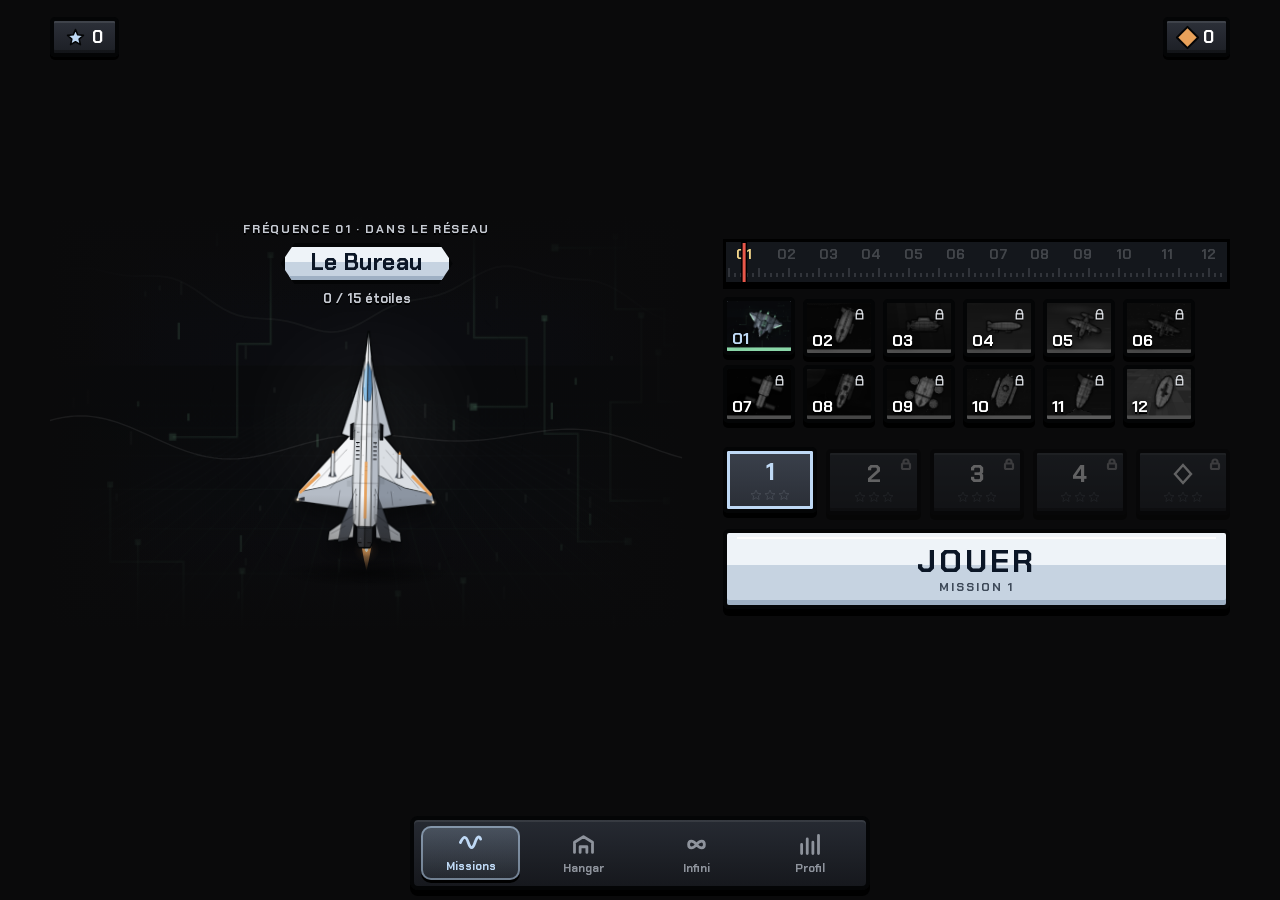
==== commit d68d3636: "Version 0.18.0" ====
--- a/index.html
+++ b/index.html
@@ -71,6 +71,7 @@
     <div class="inf">
       <p class="lede" data-i18n="inf.lede"></p>
       <div class="tiers" id="tierList" role="radiogroup" data-i18n-aria="inf.title"></div>
+      <p class="inf-pal" id="infPal"></p>
       <button class="pill primary" id="infGo"></button>
     </div>
   </section>
--- a/css/style.css
+++ b/css/style.css
@@ -149,6 +149,9 @@
 /* ---------- jeu ---------- */
 .layer { position: absolute; inset: 0; opacity: 0; pointer-events: none; transition: opacity .45s var(--ease); background: var(--bg); z-index: 6; }
 .layer.on { opacity: 1; pointer-events: auto; }
+/* retours n° 2 : un calque ou un écran caché ne capte plus aucun toucher, même ses boutons en pointer-events: auto
+   (les boutons Onde, Ultime et pause invisibles, restés après une partie, mangeaient les appuis sur la barre du bas) */
+.layer:not(.on) *, .screen:not(.on) * { pointer-events: none !important; }
 #stage { position: absolute; inset: 0; display: flex; align-items: center; justify-content: center; background: var(--world, #0A0A0B); transition: background .6s; }
 #cv { display: block; touch-action: none; box-shadow: 0 0 120px rgba(0,0,0,.6); }
 #hud { position: absolute; pointer-events: none; color: var(--t1); }
@@ -662,3 +665,22 @@
 /* application installable (PWA) et lien de confidentialité dans Profil */
 .row[hidden] { display: none; }
 .foot a { color: var(--plat); text-decoration: underline; text-underline-offset: 3px; }
+
+/* retours n° 2 : emplacements de compétences (6 au plus) sur l'écran de choix */
+.lv-slots { margin: 4px 0 0; font-size: calc(12px * var(--ts)); color: var(--t2); letter-spacing: .04em; }
+.lv-slots.full { color: #F2D58A; }
+
+/* retours n° 2, lot C : numéro de vague au centre (le score rétrécit pour ne jamais le toucher, UI.fitScore),
+   PV dessinés autour du vaisseau (barre du haut gardée pour les lecteurs d'écran), XP sur toute la largeur */
+.hud-top { display: block; height: 50px; }
+.hud-score { position: absolute; left: 0; top: 0; align-items: flex-start; }
+.hud-score b { font-size: calc(34px * var(--ts) * var(--fit, 1)); transition: font-size .3s var(--ease); }
+.hud-pill { position: absolute; left: 50%; top: 2px; transform: translateX(-50%); max-width: calc(100% - 150px); overflow: hidden; text-overflow: ellipsis; }
+.hud-right { position: absolute; right: 0; top: 0; min-width: 0; }
+.hud-hp { position: absolute; width: 1px; height: 1px; overflow: hidden; clip-path: inset(50%); white-space: nowrap; }
+.hud-xp { left: 14px; }
+/* toucher : la zone du bouton pause déborde de 10 px, et aucun délai de double appui sur les boutons */
+#pauseBtn { position: relative; }
+#pauseBtn::after { content: ''; position: absolute; inset: -10px; }
+button, [role=button], .mis, .ut, .tile, .sc, .ak, label.sw { touch-action: manipulation; }
+.inf-pal { margin: 6px 4px 10px; text-align: center; font-size: calc(13px * var(--ts)); font-weight: 600; color: var(--t2); }
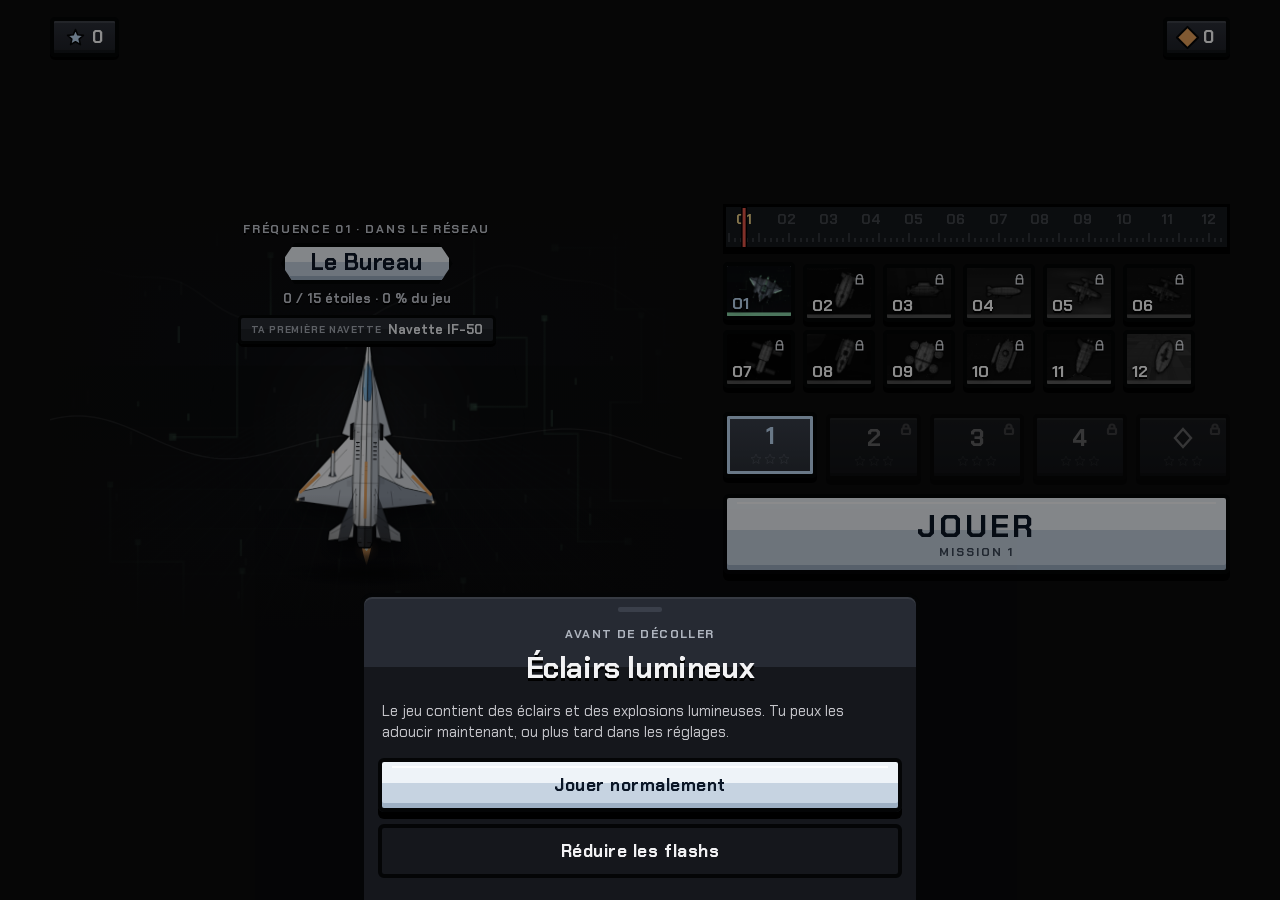
==== commit 58896556: "Version 0.19.0" ====
--- a/index.html
+++ b/index.html
@@ -29,6 +29,7 @@
           <span class="over" id="wOver"></span>
           <h1 id="wName" class="rib"></h1>
           <span class="meta" id="wMeta"></span>
+          <button class="craft" id="craftBtn"></button>
         </div>
       </div>
       <div class="home-panel">
@@ -36,6 +37,7 @@
         <div class="chips" id="chips" role="tablist" data-i18n-aria="aria.freqs"></div>
         <div class="missions" id="missions"></div>
         <button class="pill primary" id="launch"></button>
+        <p class="goal" id="homeGoal"></p>
       </div>
     </div>
   </section>
@@ -61,8 +63,10 @@
       </div>
       <div class="carousel" id="shipList"></div>
     </div>
-    <h3 class="section" data-i18n="hangar.upg"></h3>
+    <p class="upg-tip hidden" id="upgTip"></p><h3 class="section" id="hangUpgH"></h3>
     <div class="upg-grid" id="hangUpg"></div>
+    <h3 class="section" data-i18n="hangar.acc"></h3>
+    <div class="upg-grid acc" id="hangAcc"></div>
   </section>
 
   <!-- ===================== INFINI ===================== -->
@@ -80,7 +84,10 @@
   <section class="screen" id="s-profile" data-i18n-aria="aria.profile">
     <header class="bar"><span class="credits stc" id="profSt"></span><h2 class="title rib" data-i18n="profile.title"></h2><span class="credits" id="profCr"></span></header>
     <div class="profile">
+      <div class="rank-card" id="rankCard"></div>
       <div class="grid-stats" id="statGrid"></div>
+      <h3 class="section" data-i18n="profile.trophies"></h3>
+      <div class="trophies" id="trophies"></div>
       <h3 class="section" data-i18n="profile.archives"></h3>
       <div class="list" id="archives"></div>
       <h3 class="section" data-i18n="profile.settings"></h3>
@@ -116,7 +123,7 @@
   <nav class="tabbar" id="tabbar" data-i18n-aria="nav.aria">
     <button data-go="s-home" class="on"><svg viewBox="0 0 24 24" aria-hidden="true"><path d="M3 12C6 6 8 6 10 12C12 18 14 18 16 12C18 6 20 6 21 9"/></svg><span data-i18n="nav.missions"></span></button>
     <button data-go="s-hangar"><svg viewBox="0 0 24 24" aria-hidden="true"><path d="M4 19V10L12 5L20 10V19M9 19V14H15V19"/></svg><span data-i18n="nav.hangar"></span></button>
-    <button data-go="s-inf"><svg viewBox="0 0 24 24" aria-hidden="true"><path d="M12 12C9 8 5 8 5 12C5 16 9 16 12 12C15 8 19 8 19 12C19 16 15 16 12 12Z"/></svg><span data-i18n="nav.inf"></span></button>
+    <button data-go="s-inf"><svg class="lk" viewBox="0 0 24 24" aria-hidden="true"><path d="M8 11V8.5A4 4 0 0 1 16 8.5V11"/><path d="M6 11H18V20H6Z" fill="currentColor"/></svg><svg viewBox="0 0 24 24" aria-hidden="true"><path d="M12 12C9 8 5 8 5 12C5 16 9 16 12 12C15 8 19 8 19 12C19 16 15 16 12 12Z"/></svg><span data-i18n="nav.inf"></span></button>
     <button data-go="s-profile"><svg viewBox="0 0 24 24" aria-hidden="true"><path d="M5 20V12M10 20V7M15 20V10M20 20V4"/></svg><span data-i18n="nav.profile"></span></button>
   </nav>
 
--- a/css/style.css
+++ b/css/style.css
@@ -195,7 +195,7 @@
 .banner.on { opacity: 1; transform: translate(-50%, 0) scale(1); }
 .banner b { display: block; font-size: calc(28px * var(--ts)); font-weight: 700; letter-spacing: -.4px; text-shadow: 0 2px 20px rgba(0,0,0,.6); }
 .banner span { font-size: calc(13px * var(--ts)); color: rgba(255,255,255,.75); font-weight: 500; text-shadow: 0 1px 8px rgba(0,0,0,.6); }
-.hint { position: absolute; left: 50%; bottom: 112px; transform: translate(-50%, 8px); opacity: 0; padding: 9px 14px; border-radius: 16px; background: rgba(20,20,22,.78); backdrop-filter: blur(14px); font-size: calc(13px * var(--ts)); font-weight: 500; white-space: nowrap; transition: opacity .35s, transform .45s var(--spring); }
+.hint { position: absolute; left: 50%; top: calc(162px + var(--sat)); transform: translate(-50%, -8px); width: max-content; max-width: calc(100% - 28px); white-space: normal; text-align: center; pointer-events: none; opacity: 0; padding: 9px 14px; border-radius: 16px; background: rgba(20,20,22,.78); backdrop-filter: blur(14px); font-size: calc(13px * var(--ts)); font-weight: 500; transition: opacity .35s, transform .45s var(--spring); }
 .hint.on { opacity: 1; transform: translate(-50%, 0); }
 .act { pointer-events: auto; position: absolute; bottom: calc(18px + var(--sab)); width: 76px; height: 76px; border-radius: 50%; background: rgba(18,18,20,.55); backdrop-filter: blur(14px); -webkit-backdrop-filter: blur(14px); display: grid; place-items: center; transition: transform .2s var(--ease), background .3s; touch-action: manipulation; }
 .act span { font-size: calc(12px * var(--ts)); font-weight: 600; color: rgba(255,255,255,.55); transition: color .3s; z-index: 1; }
@@ -299,6 +299,40 @@
 .sc .nm { font-size: calc(21px * var(--ts)); font-weight: 700; color: var(--rc); line-height: 1.1; padding-right: 64px; }
 .sc .rr { margin-top: 2px; font-size: calc(11px * var(--ts)); letter-spacing: .16em; font-weight: 600; text-transform: uppercase; color: var(--rc); opacity: .85; }
 .sc .ds { margin-top: 8px; font-size: calc(14px * var(--ts)); font-weight: 500; color: #E2DABF; line-height: 1.3; }
+.help-opts { display: grid; grid-template-columns: 1fr 1fr; gap: 12px; margin: 14px 0 6px; }
+.help-opts .pill { min-height: 64px; display: flex; align-items: center; justify-content: center; gap: 8px; font-size: calc(16px * var(--ts)); }
+.help-opts svg { width: 22px; height: 22px; fill: none; stroke: currentColor; stroke-width: 2.2; stroke-linecap: round; stroke-linejoin: round; }
+.end-cr { display: flex; align-items: center; justify-content: flex-end; gap: 6px; margin: -4px 0 4px; color: #E9C979; font-weight: 700; font-size: calc(17px * var(--ts)); font-variant-numeric: tabular-nums; }
+.end-cr svg { width: 18px; height: 18px; fill: #E9C979; stroke: #07080A; stroke-width: 1.4; }
+.fly-cr { position: fixed; left: 0; top: 0; width: 16px; height: 16px; margin: -8px 0 0 -8px; z-index: 60; pointer-events: none; }
+.fly-cr svg { width: 16px; height: 16px; fill: #F2D58A; stroke: #07080A; stroke-width: 1.6; filter: drop-shadow(0 0 4px rgba(242, 213, 138, .7)); }
+.pop { animation: pop .22s ease-out; }
+@keyframes pop { 0% { transform: scale(1.22); } 100% { transform: scale(1); } }
+.res-caps span.pop { animation: clack .26s cubic-bezier(.2, 1.6, .4, 1); }
+@keyframes clack { 0% { transform: scale(1.5); opacity: .3; } 100% { transform: scale(1); opacity: 1; } }
+.rank-row { display: grid; grid-template-columns: auto 1fr auto; align-items: center; gap: 10px; margin: 10px 0 4px; font-size: calc(14px * var(--ts)); }
+.rank-row b { color: #F2EEE6; } .rank-row small { color: #9FD3E6; font-weight: 700; }
+.rank-row .rbar, .rank-card .rbar { display: block; min-width: 60px; height: 10px; border: 2px solid #07080A; background: #15171B; border-radius: 3px; overflow: hidden; }
+.rank-row .rbar i, .rank-card .rbar i { display: block; height: 100%; background: linear-gradient(#BFE3F5, #7FB6D6); }
+.rank-row.up .rbar i { background: linear-gradient(#F7E2A6, #E9C979); }
+.pill.huge { min-height: 64px; font-size: calc(20px * var(--ts)); letter-spacing: .04em; }
+.prog-line { text-align: center; color: #C9CDD4; font-weight: 600; margin: 8px 0 0; }
+.goal { display: flex; align-items: center; gap: 10px; margin: 10px 2px 0; color: #C9CDD4; font-size: calc(13px * var(--ts)); line-height: 1.3; }
+.goal svg { flex: 0 0 22px; width: 22px; height: 22px; fill: none; stroke: #E9C979; stroke-width: 2; stroke-linecap: round; }
+.goal small { display: block; color: #8A9099; font-size: calc(10px * var(--ts)); letter-spacing: .14em; text-transform: uppercase; font-weight: 700; }
+.goal b { display: block; font-weight: 600; color: #E8ECF2; }
+.chip .pc { position: absolute; left: 0; bottom: 0; height: 4px; background: #E9C979; z-index: 2; }
+.chip.clear { border-color: #E9C979; box-shadow: inset 0 -4px 0 rgba(0,0,0,.35), 0 5px 0 #000, 0 0 10px rgba(233, 201, 121, .35); }
+.rank-card { display: grid; grid-template-columns: auto 1fr auto; align-items: center; gap: 12px; padding: 12px 14px; margin-bottom: 12px; border: 3px solid var(--ol, #07080A); background: #1E2229; font-weight: 700; }
+.rank-card b { font-size: calc(18px * var(--ts)); color: #F2EEE6; } .rank-card small { color: #9FD3E6; }
+.trophies { display: grid; grid-template-columns: repeat(3, 1fr); gap: 8px; margin-bottom: 14px; }
+.tro { display: flex; flex-direction: column; align-items: center; gap: 4px; padding: 6px 4px 8px; border: 3px solid #07080A; background: #2A2E36; text-align: center; }
+.tro canvas { width: 96px; height: 60px; } .tro small { font-size: calc(11px * var(--ts)); color: #8A9099; font-weight: 600; line-height: 1.2; }
+.tro.won { background: #1E2229; border-color: #E9C979; } .tro.won small { color: #E9C979; }
+.sc .ba { display: block; margin-top: 6px; font-size: calc(14px * var(--ts)); font-weight: 700; color: #F2EEE6; letter-spacing: .02em; }
+.sc .fu { display: block; margin-top: 4px; font-size: calc(12px * var(--ts)); font-weight: 600; color: #F2B84B; }
+.sc.fuse { box-shadow: 0 0 0 2px #F2B84B, 0 0 26px rgba(242, 184, 75, .45); }
+#hWeapon.ult { box-shadow: 0 0 0 2px rgba(242, 213, 138, .7), 0 0 16px rgba(242, 213, 138, .35); }
 .sc .lv { position: absolute; top: 10px; right: 14px; font-size: calc(15px * var(--ts)); font-weight: 700; color: #FFF; }
 .sc .lv.new { color: #111; background: var(--rc); font-size: calc(11px * var(--ts)); padding: 2px 7px; border-radius: 5px; letter-spacing: .04em; text-transform: uppercase; }
 .sc kbd { position: absolute; bottom: 10px; right: 14px; font: 600 calc(11px * var(--ts)) var(--font); color: var(--t3); border: 1px solid var(--line); border-radius: 5px; padding: 1px 5px; }
@@ -571,6 +605,16 @@
 .ut.max .pr { background: linear-gradient(#EEF3F8 0 45%, #C6D3E1 45%); color: #0B1626; } .ut.max .pr::before { display: none; }
 .ut.poor .pr { color: #8E939C; } .ut.poor .pr::before { background: #6B5A48; }
 .ut:active { transform: translateY(3px); }
+.ut.lock { opacity: .55; } .ut.lock .pr { color: #8E939C; } .ut.lock .pr::before { background: #4A4F58; }
+.upg-grid.acc { grid-template-columns: repeat(2, minmax(0, 1fr)); max-width: 420px; }
+.passive b { color: var(--t1); font-weight: 700; }
+/* engin de la mission (accueil) : plaque discrète sous le nom de l'univers, appui = vaisseau suivant (univers espace) */
+.home .world-info .craft { pointer-events: auto; display: inline-flex; align-items: center; gap: 6px; margin-top: 2px; padding: 3px 10px; border: 3px solid var(--ol); border-radius: 5px; background: linear-gradient(#343944 0 50%, #272B33 50%); color: #F2F4F7; box-shadow: 0 3px 0 #000; font: inherit; }
+.home .world-info .craft small { font-size: calc(10px * var(--ts)); font-weight: 700; letter-spacing: .08em; text-transform: uppercase; color: #A9AEB7; }
+.home .world-info .craft b { font-size: calc(13px * var(--ts)); font-weight: 700; }
+.home .world-info .craft svg { width: 16px; height: 16px; fill: none; stroke: #BFD9F5; stroke-width: 2.6; stroke-linecap: round; stroke-linejoin: round; }
+.home .world-info .craft:disabled { opacity: 1; } .home .world-info .craft.era { background: linear-gradient(#2A2E35 0 50%, #1F2228 50%); }
+#hud.resume .act, #hud.resume .hud-right { opacity: .35; }
 .ut.no { animation: shake .3s; } .ut.got { animation: ebIn .35s cubic-bezier(.3,1.6,.5,1); }
 @keyframes shake { 25% { transform: translateX(-5px); } 75% { transform: translateX(5px); } }
 #s-hangar { padding-bottom: 40px; }
@@ -684,3 +728,26 @@
 #pauseBtn::after { content: ''; position: absolute; inset: -10px; }
 button, [role=button], .mis, .ut, .tile, .sc, .ak, label.sw { touch-action: manipulation; }
 .inf-pal { margin: 6px 4px 10px; text-align: center; font-size: calc(13px * var(--ts)); font-weight: 600; color: var(--t2); }
+
+/* ===== retours n° 3 · lot C : chaque seconde ===== */
+#hCombo.pop { animation: comboPop .28s cubic-bezier(.3,1.7,.5,1); display: inline-block; }
+@keyframes comboPop { 0% { transform: scale(1.45); } 100% { transform: scale(1); } }
+.act.gz { animation: ondeGz .22s ease-out; }
+@keyframes ondeGz { 40% { transform: scale(1.07); } }
+
+/* ===== retours n° 3 · lot B : première minute ===== */
+/* tutoriel : bouton de pouvoir mis en avant (anneau qui respire, lent : pas de clignotement) */
+.act.tuto { box-shadow: 0 0 0 4px var(--plat, #CFE3F5), 0 0 22px 6px rgba(191,217,245,.55); animation: tutoPulse 1.6s ease-in-out infinite; }
+@keyframes tutoPulse { 50% { transform: scale(1.08); } }
+/* hangar : l'amélioration à acheter tout de suite */
+.ut.focus { box-shadow: inset 0 0 0 3px var(--plat, #CFE3F5), 0 0 18px 4px rgba(191,217,245,.45), 0 6px 0 #000; animation: tutoPulse 1.6s ease-in-out infinite; }
+/* Infini verrouillé (onglet) et paliers à débloquer */
+.tabbar button.lock { opacity: .45; }
+.tabbar button { position: relative; }
+.tabbar button .lk { display: none; position: absolute; top: 7px; left: calc(50% + 9px); width: 14px; height: 14px; stroke-width: 2.4; }
+.tabbar button.lock .lk { display: block; }
+.upg-tip { margin: -4px 0 10px; text-align: center; color: var(--plat, #CFE3F5); font-weight: 700; font-size: calc(14px * var(--ts)); }
+.tc.lock { filter: saturate(.25) brightness(.7); }
+.tc.lock .ds { color: var(--t2); }
+/* briefing : « Passer » mis en avant */
+#s-brief .skip { padding: 10px 18px; border: 3px solid var(--ol); border-radius: 6px; background: linear-gradient(#2E333C, #1C1F25); color: var(--t1); font-weight: 700; box-shadow: 0 4px 0 #000; }
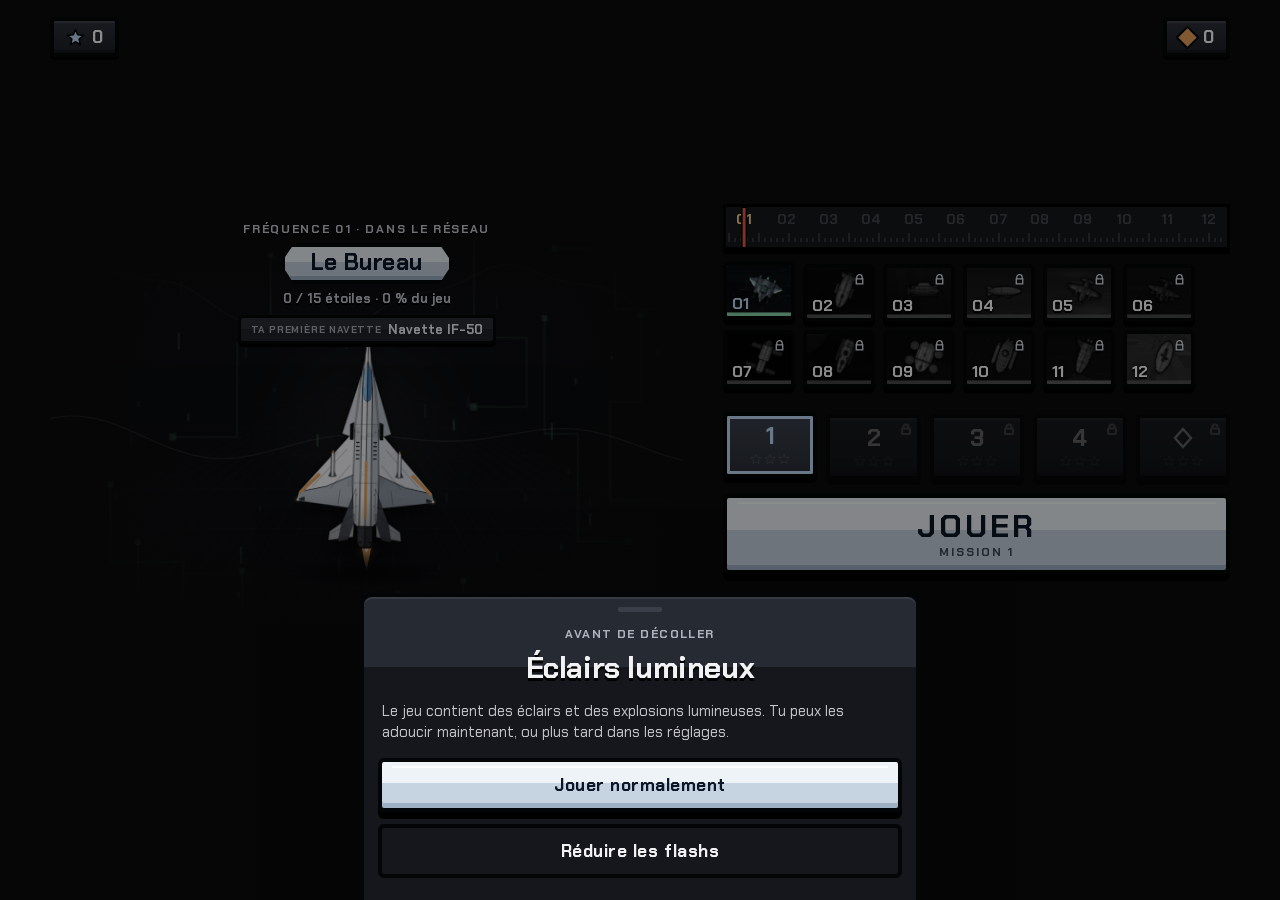
==== commit 050ff5c5: "Version 0.19.1" ====
--- a/index.html
+++ b/index.html
@@ -103,6 +103,7 @@
       </div>
       <div class="list settings">
         <label class="row"><span data-i18n="set.vol"></span><input type="range" id="setVol" min="0" max="1" step="0.05"></label>
+        <div class="row ts"><span data-i18n="set.move"></span><div class="tsz mv" id="setMove"><button data-v="0" data-i18n="set.moveTouch"></button><button data-v="1" data-i18n="set.moveTilt"></button></div></div>
         <div class="row ts"><span data-i18n="set.sens"></span><div class="tsz sens" id="setSens"></div></div>
         <div class="row ts"><span data-i18n="set.ts"></span><div class="tsz" id="setTs"><button data-v="1" data-i18n-aria="set.ts1">A</button><button data-v="1.15" data-i18n-aria="set.ts2">A</button><button data-v="1.3" data-i18n-aria="set.ts3">A</button></div></div>
       </div>
--- a/css/style.css
+++ b/css/style.css
@@ -704,7 +704,7 @@
 
 /* ===== molette radio de l'accueil (CONFIG.features.radioHome) ===== */
 .dial { display: block; width: 100%; height: 50px; margin-bottom: -6px; touch-action: none; cursor: ew-resize; }
-.tsz.sens button, .tsz.sens button:nth-child(n) { font-size: calc(13px * var(--ts)); min-width: 40px; padding: 0 6px; }
+.tsz.sens button, .tsz.sens button:nth-child(n), .tsz.mv button, .tsz.mv button:nth-child(n) { font-size: calc(13px * var(--ts)); min-width: 40px; padding: 0 6px; }
 
 /* application installable (PWA) et lien de confidentialité dans Profil */
 .row[hidden] { display: none; }
